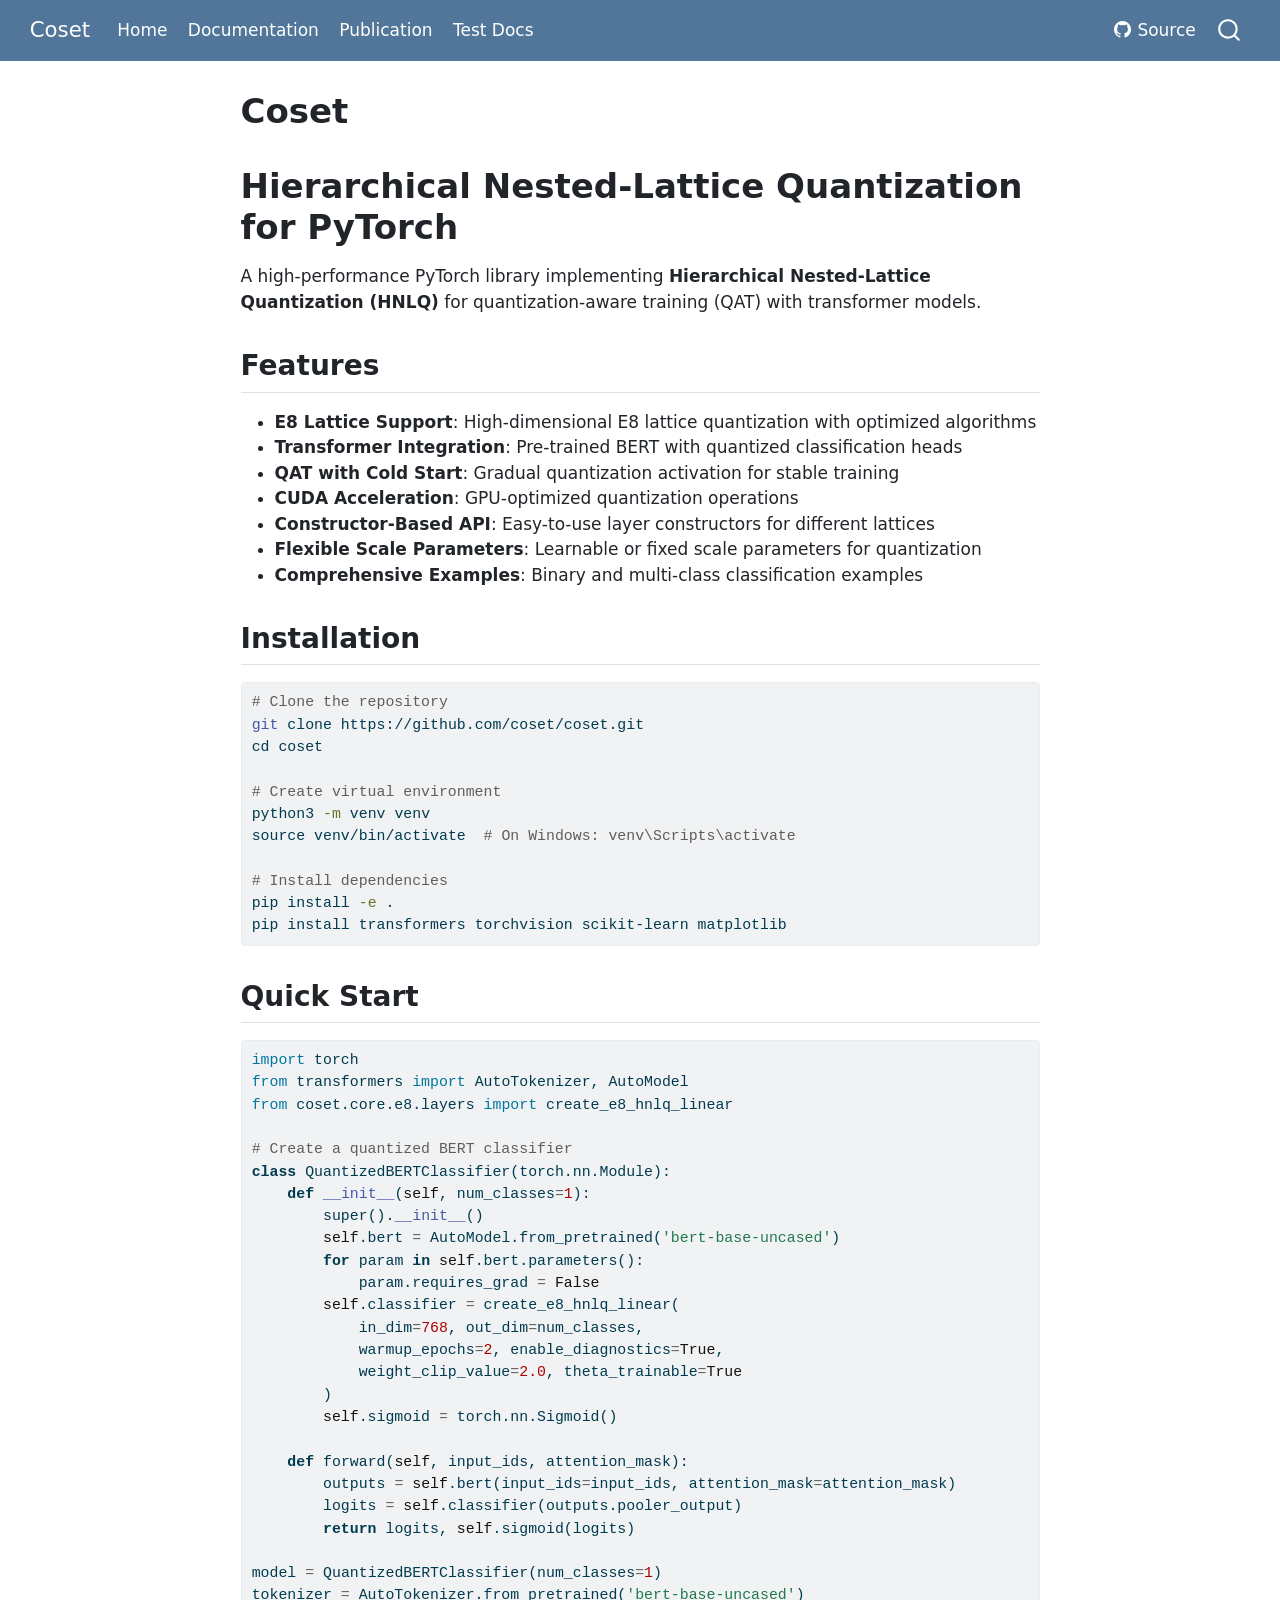
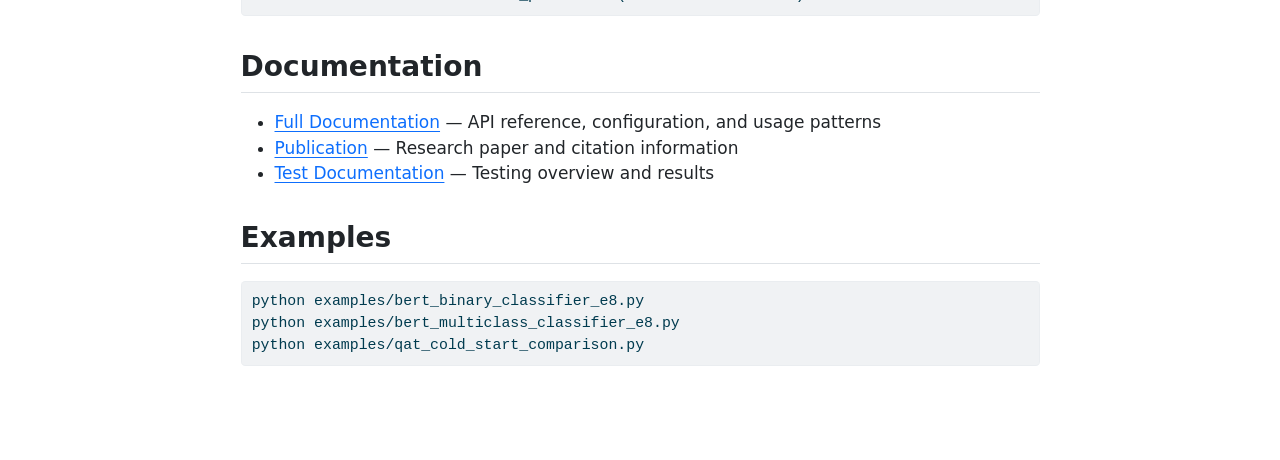
==== index.html @ 95194fb7 "Built site for gh-pages" ====
<!DOCTYPE html>
<html xmlns="http://www.w3.org/1999/xhtml" lang="en" xml:lang="en"><head>

<meta charset="utf-8">
<meta name="generator" content="quarto-1.5.55">

<meta name="viewport" content="width=device-width, initial-scale=1.0, user-scalable=yes">


<title>Coset</title>
<style>
code{white-space: pre-wrap;}
span.smallcaps{font-variant: small-caps;}
div.columns{display: flex; gap: min(4vw, 1.5em);}
div.column{flex: auto; overflow-x: auto;}
div.hanging-indent{margin-left: 1.5em; text-indent: -1.5em;}
ul.task-list{list-style: none;}
ul.task-list li input[type="checkbox"] {
  width: 0.8em;
  margin: 0 0.8em 0.2em -1em; /* quarto-specific, see https://github.com/quarto-dev/quarto-cli/issues/4556 */ 
  vertical-align: middle;
}
/* CSS for syntax highlighting */
pre > code.sourceCode { white-space: pre; position: relative; }
pre > code.sourceCode > span { line-height: 1.25; }
pre > code.sourceCode > span:empty { height: 1.2em; }
.sourceCode { overflow: visible; }
code.sourceCode > span { color: inherit; text-decoration: inherit; }
div.sourceCode { margin: 1em 0; }
pre.sourceCode { margin: 0; }
@media screen {
div.sourceCode { overflow: auto; }
}
@media print {
pre > code.sourceCode { white-space: pre-wrap; }
pre > code.sourceCode > span { display: inline-block; text-indent: -5em; padding-left: 5em; }
}
pre.numberSource code
  { counter-reset: source-line 0; }
pre.numberSource code > span
  { position: relative; left: -4em; counter-increment: source-line; }
pre.numberSource code > span > a:first-child::before
  { content: counter(source-line);
    position: relative; left: -1em; text-align: right; vertical-align: baseline;
    border: none; display: inline-block;
    -webkit-touch-callout: none; -webkit-user-select: none;
    -khtml-user-select: none; -moz-user-select: none;
    -ms-user-select: none; user-select: none;
    padding: 0 4px; width: 4em;
  }
pre.numberSource { margin-left: 3em;  padding-left: 4px; }
div.sourceCode
  {   }
@media screen {
pre > code.sourceCode > span > a:first-child::before { text-decoration: underline; }
}
</style>


<script src="site_libs/quarto-nav/quarto-nav.js"></script>
<script src="site_libs/quarto-nav/headroom.min.js"></script>
<script src="site_libs/clipboard/clipboard.min.js"></script>
<script src="site_libs/quarto-search/autocomplete.umd.js"></script>
<script src="site_libs/quarto-search/fuse.min.js"></script>
<script src="site_libs/quarto-search/quarto-search.js"></script>
<meta name="quarto:offset" content="./">
<script src="site_libs/quarto-html/quarto.js"></script>
<script src="site_libs/quarto-html/popper.min.js"></script>
<script src="site_libs/quarto-html/tippy.umd.min.js"></script>
<script src="site_libs/quarto-html/anchor.min.js"></script>
<link href="site_libs/quarto-html/tippy.css" rel="stylesheet">
<link href="site_libs/quarto-html/quarto-syntax-highlighting.css" rel="stylesheet" id="quarto-text-highlighting-styles">
<script src="site_libs/bootstrap/bootstrap.min.js"></script>
<link href="site_libs/bootstrap/bootstrap-icons.css" rel="stylesheet">
<link href="site_libs/bootstrap/bootstrap.min.css" rel="stylesheet" id="quarto-bootstrap" data-mode="light">
<script id="quarto-search-options" type="application/json">{
  "location": "navbar",
  "copy-button": false,
  "collapse-after": 3,
  "panel-placement": "end",
  "type": "overlay",
  "limit": 50,
  "keyboard-shortcut": [
    "f",
    "/",
    "s"
  ],
  "show-item-context": false,
  "language": {
    "search-no-results-text": "No results",
    "search-matching-documents-text": "matching documents",
    "search-copy-link-title": "Copy link to search",
    "search-hide-matches-text": "Hide additional matches",
    "search-more-match-text": "more match in this document",
    "search-more-matches-text": "more matches in this document",
    "search-clear-button-title": "Clear",
    "search-text-placeholder": "",
    "search-detached-cancel-button-title": "Cancel",
    "search-submit-button-title": "Submit",
    "search-label": "Search"
  }
}</script>


</head>

<body class="nav-fixed fullcontent">

<div id="quarto-search-results"></div>
  <header id="quarto-header" class="headroom fixed-top">
    <nav class="navbar navbar-expand-lg " data-bs-theme="dark">
      <div class="navbar-container container-fluid">
      <div class="navbar-brand-container mx-auto">
    <a class="navbar-brand" href="./index.html">
    <span class="navbar-title">Coset</span>
    </a>
  </div>
            <div id="quarto-search" class="" title="Search"></div>
          <button class="navbar-toggler" type="button" data-bs-toggle="collapse" data-bs-target="#navbarCollapse" aria-controls="navbarCollapse" role="menu" aria-expanded="false" aria-label="Toggle navigation" onclick="if (window.quartoToggleHeadroom) { window.quartoToggleHeadroom(); }">
  <span class="navbar-toggler-icon"></span>
</button>
          <div class="collapse navbar-collapse" id="navbarCollapse">
            <ul class="navbar-nav navbar-nav-scroll me-auto">
  <li class="nav-item">
    <a class="nav-link active" href="./index.html" aria-current="page"> 
<span class="menu-text">Home</span></a>
  </li>  
  <li class="nav-item">
    <a class="nav-link" href="./project.html"> 
<span class="menu-text">Documentation</span></a>
  </li>  
  <li class="nav-item">
    <a class="nav-link" href="./paper.html"> 
<span class="menu-text">Publication</span></a>
  </li>  
  <li class="nav-item">
    <a class="nav-link" href="./test-summaries/README.html"> 
<span class="menu-text">Test Docs</span></a>
  </li>  
</ul>
            <ul class="navbar-nav navbar-nav-scroll ms-auto">
  <li class="nav-item">
    <a class="nav-link" href="https://github.com/coset/coset"> <i class="bi bi-github" role="img">
</i> 
<span class="menu-text">Source</span></a>
  </li>  
</ul>
          </div> <!-- /navcollapse -->
            <div class="quarto-navbar-tools">
</div>
      </div> <!-- /container-fluid -->
    </nav>
</header>
<!-- content -->
<div id="quarto-content" class="quarto-container page-columns page-rows-contents page-layout-article page-navbar">
<!-- sidebar -->
<!-- margin-sidebar -->
    
<!-- main -->
<main class="content" id="quarto-document-content">

<header id="title-block-header" class="quarto-title-block default">
<div class="quarto-title">
<h1 class="title">Coset</h1>
</div>



<div class="quarto-title-meta">

    
  
    
  </div>
  


</header>


<section id="hierarchical-nested-lattice-quantization-for-pytorch" class="level1">
<h1>Hierarchical Nested-Lattice Quantization for PyTorch</h1>
<p>A high-performance PyTorch library implementing <strong>Hierarchical Nested-Lattice Quantization (HNLQ)</strong> for quantization-aware training (QAT) with transformer models.</p>
<section id="features" class="level2">
<h2 class="anchored" data-anchor-id="features">Features</h2>
<ul>
<li><strong>E8 Lattice Support</strong>: High-dimensional E8 lattice quantization with optimized algorithms</li>
<li><strong>Transformer Integration</strong>: Pre-trained BERT with quantized classification heads</li>
<li><strong>QAT with Cold Start</strong>: Gradual quantization activation for stable training</li>
<li><strong>CUDA Acceleration</strong>: GPU-optimized quantization operations</li>
<li><strong>Constructor-Based API</strong>: Easy-to-use layer constructors for different lattices</li>
<li><strong>Flexible Scale Parameters</strong>: Learnable or fixed scale parameters for quantization</li>
<li><strong>Comprehensive Examples</strong>: Binary and multi-class classification examples</li>
</ul>
</section>
<section id="installation" class="level2">
<h2 class="anchored" data-anchor-id="installation">Installation</h2>
<div class="sourceCode" id="cb1"><pre class="sourceCode bash code-with-copy"><code class="sourceCode bash"><span id="cb1-1"><a href="#cb1-1" aria-hidden="true" tabindex="-1"></a><span class="co"># Clone the repository</span></span>
<span id="cb1-2"><a href="#cb1-2" aria-hidden="true" tabindex="-1"></a><span class="fu">git</span> clone https://github.com/coset/coset.git</span>
<span id="cb1-3"><a href="#cb1-3" aria-hidden="true" tabindex="-1"></a><span class="bu">cd</span> coset</span>
<span id="cb1-4"><a href="#cb1-4" aria-hidden="true" tabindex="-1"></a></span>
<span id="cb1-5"><a href="#cb1-5" aria-hidden="true" tabindex="-1"></a><span class="co"># Create virtual environment</span></span>
<span id="cb1-6"><a href="#cb1-6" aria-hidden="true" tabindex="-1"></a><span class="ex">python3</span> <span class="at">-m</span> venv venv</span>
<span id="cb1-7"><a href="#cb1-7" aria-hidden="true" tabindex="-1"></a><span class="bu">source</span> venv/bin/activate  <span class="co"># On Windows: venv\Scripts\activate</span></span>
<span id="cb1-8"><a href="#cb1-8" aria-hidden="true" tabindex="-1"></a></span>
<span id="cb1-9"><a href="#cb1-9" aria-hidden="true" tabindex="-1"></a><span class="co"># Install dependencies</span></span>
<span id="cb1-10"><a href="#cb1-10" aria-hidden="true" tabindex="-1"></a><span class="ex">pip</span> install <span class="at">-e</span> .</span>
<span id="cb1-11"><a href="#cb1-11" aria-hidden="true" tabindex="-1"></a><span class="ex">pip</span> install transformers torchvision scikit-learn matplotlib</span></code><button title="Copy to Clipboard" class="code-copy-button"><i class="bi"></i></button></pre></div>
</section>
<section id="quick-start" class="level2">
<h2 class="anchored" data-anchor-id="quick-start">Quick Start</h2>
<div class="sourceCode" id="cb2"><pre class="sourceCode python code-with-copy"><code class="sourceCode python"><span id="cb2-1"><a href="#cb2-1" aria-hidden="true" tabindex="-1"></a><span class="im">import</span> torch</span>
<span id="cb2-2"><a href="#cb2-2" aria-hidden="true" tabindex="-1"></a><span class="im">from</span> transformers <span class="im">import</span> AutoTokenizer, AutoModel</span>
<span id="cb2-3"><a href="#cb2-3" aria-hidden="true" tabindex="-1"></a><span class="im">from</span> coset.core.e8.layers <span class="im">import</span> create_e8_hnlq_linear</span>
<span id="cb2-4"><a href="#cb2-4" aria-hidden="true" tabindex="-1"></a></span>
<span id="cb2-5"><a href="#cb2-5" aria-hidden="true" tabindex="-1"></a><span class="co"># Create a quantized BERT classifier</span></span>
<span id="cb2-6"><a href="#cb2-6" aria-hidden="true" tabindex="-1"></a><span class="kw">class</span> QuantizedBERTClassifier(torch.nn.Module):</span>
<span id="cb2-7"><a href="#cb2-7" aria-hidden="true" tabindex="-1"></a>    <span class="kw">def</span> <span class="fu">__init__</span>(<span class="va">self</span>, num_classes<span class="op">=</span><span class="dv">1</span>):</span>
<span id="cb2-8"><a href="#cb2-8" aria-hidden="true" tabindex="-1"></a>        <span class="bu">super</span>().<span class="fu">__init__</span>()</span>
<span id="cb2-9"><a href="#cb2-9" aria-hidden="true" tabindex="-1"></a>        <span class="va">self</span>.bert <span class="op">=</span> AutoModel.from_pretrained(<span class="st">'bert-base-uncased'</span>)</span>
<span id="cb2-10"><a href="#cb2-10" aria-hidden="true" tabindex="-1"></a>        <span class="cf">for</span> param <span class="kw">in</span> <span class="va">self</span>.bert.parameters():</span>
<span id="cb2-11"><a href="#cb2-11" aria-hidden="true" tabindex="-1"></a>            param.requires_grad <span class="op">=</span> <span class="va">False</span></span>
<span id="cb2-12"><a href="#cb2-12" aria-hidden="true" tabindex="-1"></a>        <span class="va">self</span>.classifier <span class="op">=</span> create_e8_hnlq_linear(</span>
<span id="cb2-13"><a href="#cb2-13" aria-hidden="true" tabindex="-1"></a>            in_dim<span class="op">=</span><span class="dv">768</span>, out_dim<span class="op">=</span>num_classes,</span>
<span id="cb2-14"><a href="#cb2-14" aria-hidden="true" tabindex="-1"></a>            warmup_epochs<span class="op">=</span><span class="dv">2</span>, enable_diagnostics<span class="op">=</span><span class="va">True</span>,</span>
<span id="cb2-15"><a href="#cb2-15" aria-hidden="true" tabindex="-1"></a>            weight_clip_value<span class="op">=</span><span class="fl">2.0</span>, theta_trainable<span class="op">=</span><span class="va">True</span></span>
<span id="cb2-16"><a href="#cb2-16" aria-hidden="true" tabindex="-1"></a>        )</span>
<span id="cb2-17"><a href="#cb2-17" aria-hidden="true" tabindex="-1"></a>        <span class="va">self</span>.sigmoid <span class="op">=</span> torch.nn.Sigmoid()</span>
<span id="cb2-18"><a href="#cb2-18" aria-hidden="true" tabindex="-1"></a>    </span>
<span id="cb2-19"><a href="#cb2-19" aria-hidden="true" tabindex="-1"></a>    <span class="kw">def</span> forward(<span class="va">self</span>, input_ids, attention_mask):</span>
<span id="cb2-20"><a href="#cb2-20" aria-hidden="true" tabindex="-1"></a>        outputs <span class="op">=</span> <span class="va">self</span>.bert(input_ids<span class="op">=</span>input_ids, attention_mask<span class="op">=</span>attention_mask)</span>
<span id="cb2-21"><a href="#cb2-21" aria-hidden="true" tabindex="-1"></a>        logits <span class="op">=</span> <span class="va">self</span>.classifier(outputs.pooler_output)</span>
<span id="cb2-22"><a href="#cb2-22" aria-hidden="true" tabindex="-1"></a>        <span class="cf">return</span> logits, <span class="va">self</span>.sigmoid(logits)</span>
<span id="cb2-23"><a href="#cb2-23" aria-hidden="true" tabindex="-1"></a></span>
<span id="cb2-24"><a href="#cb2-24" aria-hidden="true" tabindex="-1"></a>model <span class="op">=</span> QuantizedBERTClassifier(num_classes<span class="op">=</span><span class="dv">1</span>)</span>
<span id="cb2-25"><a href="#cb2-25" aria-hidden="true" tabindex="-1"></a>tokenizer <span class="op">=</span> AutoTokenizer.from_pretrained(<span class="st">'bert-base-uncased'</span>)</span></code><button title="Copy to Clipboard" class="code-copy-button"><i class="bi"></i></button></pre></div>
</section>
<section id="documentation" class="level2">
<h2 class="anchored" data-anchor-id="documentation">Documentation</h2>
<ul>
<li><a href="./project.html">Full Documentation</a> — API reference, configuration, and usage patterns</li>
<li><a href="./paper.html">Publication</a> — Research paper and citation information</li>
<li><a href="test-summaries/README.html">Test Documentation</a> — Testing overview and results</li>
</ul>
</section>
<section id="examples" class="level2">
<h2 class="anchored" data-anchor-id="examples">Examples</h2>
<div class="sourceCode" id="cb3"><pre class="sourceCode bash code-with-copy"><code class="sourceCode bash"><span id="cb3-1"><a href="#cb3-1" aria-hidden="true" tabindex="-1"></a><span class="ex">python</span> examples/bert_binary_classifier_e8.py</span>
<span id="cb3-2"><a href="#cb3-2" aria-hidden="true" tabindex="-1"></a><span class="ex">python</span> examples/bert_multiclass_classifier_e8.py</span>
<span id="cb3-3"><a href="#cb3-3" aria-hidden="true" tabindex="-1"></a><span class="ex">python</span> examples/qat_cold_start_comparison.py</span></code><button title="Copy to Clipboard" class="code-copy-button"><i class="bi"></i></button></pre></div>


</section>
</section>

</main> <!-- /main -->
<script id="quarto-html-after-body" type="application/javascript">
window.document.addEventListener("DOMContentLoaded", function (event) {
  const toggleBodyColorMode = (bsSheetEl) => {
    const mode = bsSheetEl.getAttribute("data-mode");
    const bodyEl = window.document.querySelector("body");
    if (mode === "dark") {
      bodyEl.classList.add("quarto-dark");
      bodyEl.classList.remove("quarto-light");
    } else {
      bodyEl.classList.add("quarto-light");
      bodyEl.classList.remove("quarto-dark");
    }
  }
  const toggleBodyColorPrimary = () => {
    const bsSheetEl = window.document.querySelector("link#quarto-bootstrap");
    if (bsSheetEl) {
      toggleBodyColorMode(bsSheetEl);
    }
  }
  toggleBodyColorPrimary();  
  const icon = "";
  const anchorJS = new window.AnchorJS();
  anchorJS.options = {
    placement: 'right',
    icon: icon
  };
  anchorJS.add('.anchored');
  const isCodeAnnotation = (el) => {
    for (const clz of el.classList) {
      if (clz.startsWith('code-annotation-')) {                     
        return true;
      }
    }
    return false;
  }
  const onCopySuccess = function(e) {
    // button target
    const button = e.trigger;
    // don't keep focus
    button.blur();
    // flash "checked"
    button.classList.add('code-copy-button-checked');
    var currentTitle = button.getAttribute("title");
    button.setAttribute("title", "Copied!");
    let tooltip;
    if (window.bootstrap) {
      button.setAttribute("data-bs-toggle", "tooltip");
      button.setAttribute("data-bs-placement", "left");
      button.setAttribute("data-bs-title", "Copied!");
      tooltip = new bootstrap.Tooltip(button, 
        { trigger: "manual", 
          customClass: "code-copy-button-tooltip",
          offset: [0, -8]});
      tooltip.show();    
    }
    setTimeout(function() {
      if (tooltip) {
        tooltip.hide();
        button.removeAttribute("data-bs-title");
        button.removeAttribute("data-bs-toggle");
        button.removeAttribute("data-bs-placement");
      }
      button.setAttribute("title", currentTitle);
      button.classList.remove('code-copy-button-checked');
    }, 1000);
    // clear code selection
    e.clearSelection();
  }
  const getTextToCopy = function(trigger) {
      const codeEl = trigger.previousElementSibling.cloneNode(true);
      for (const childEl of codeEl.children) {
        if (isCodeAnnotation(childEl)) {
          childEl.remove();
        }
      }
      return codeEl.innerText;
  }
  const clipboard = new window.ClipboardJS('.code-copy-button:not([data-in-quarto-modal])', {
    text: getTextToCopy
  });
  clipboard.on('success', onCopySuccess);
  if (window.document.getElementById('quarto-embedded-source-code-modal')) {
    // For code content inside modals, clipBoardJS needs to be initialized with a container option
    // TODO: Check when it could be a function (https://github.com/zenorocha/clipboard.js/issues/860)
    const clipboardModal = new window.ClipboardJS('.code-copy-button[data-in-quarto-modal]', {
      text: getTextToCopy,
      container: window.document.getElementById('quarto-embedded-source-code-modal')
    });
    clipboardModal.on('success', onCopySuccess);
  }
    var localhostRegex = new RegExp(/^(?:http|https):\/\/localhost\:?[0-9]*\//);
    var mailtoRegex = new RegExp(/^mailto:/);
      var filterRegex = new RegExp("https:\/\/mlsquare\.github\.io\/coset\/");
    var isInternal = (href) => {
        return filterRegex.test(href) || localhostRegex.test(href) || mailtoRegex.test(href);
    }
    // Inspect non-navigation links and adorn them if external
 	var links = window.document.querySelectorAll('a[href]:not(.nav-link):not(.navbar-brand):not(.toc-action):not(.sidebar-link):not(.sidebar-item-toggle):not(.pagination-link):not(.no-external):not([aria-hidden]):not(.dropdown-item):not(.quarto-navigation-tool):not(.about-link)');
    for (var i=0; i<links.length; i++) {
      const link = links[i];
      if (!isInternal(link.href)) {
        // undo the damage that might have been done by quarto-nav.js in the case of
        // links that we want to consider external
        if (link.dataset.originalHref !== undefined) {
          link.href = link.dataset.originalHref;
        }
      }
    }
  function tippyHover(el, contentFn, onTriggerFn, onUntriggerFn) {
    const config = {
      allowHTML: true,
      maxWidth: 500,
      delay: 100,
      arrow: false,
      appendTo: function(el) {
          return el.parentElement;
      },
      interactive: true,
      interactiveBorder: 10,
      theme: 'quarto',
      placement: 'bottom-start',
    };
    if (contentFn) {
      config.content = contentFn;
    }
    if (onTriggerFn) {
      config.onTrigger = onTriggerFn;
    }
    if (onUntriggerFn) {
      config.onUntrigger = onUntriggerFn;
    }
    window.tippy(el, config); 
  }
  const noterefs = window.document.querySelectorAll('a[role="doc-noteref"]');
  for (var i=0; i<noterefs.length; i++) {
    const ref = noterefs[i];
    tippyHover(ref, function() {
      // use id or data attribute instead here
      let href = ref.getAttribute('data-footnote-href') || ref.getAttribute('href');
      try { href = new URL(href).hash; } catch {}
      const id = href.replace(/^#\/?/, "");
      const note = window.document.getElementById(id);
      if (note) {
        return note.innerHTML;
      } else {
        return "";
      }
    });
  }
  const xrefs = window.document.querySelectorAll('a.quarto-xref');
  const processXRef = (id, note) => {
    // Strip column container classes
    const stripColumnClz = (el) => {
      el.classList.remove("page-full", "page-columns");
      if (el.children) {
        for (const child of el.children) {
          stripColumnClz(child);
        }
      }
    }
    stripColumnClz(note)
    if (id === null || id.startsWith('sec-')) {
      // Special case sections, only their first couple elements
      const container = document.createElement("div");
      if (note.children && note.children.length > 2) {
        container.appendChild(note.children[0].cloneNode(true));
        for (let i = 1; i < note.children.length; i++) {
          const child = note.children[i];
          if (child.tagName === "P" && child.innerText === "") {
            continue;
          } else {
            container.appendChild(child.cloneNode(true));
            break;
          }
        }
        if (window.Quarto?.typesetMath) {
          window.Quarto.typesetMath(container);
        }
        return container.innerHTML
      } else {
        if (window.Quarto?.typesetMath) {
          window.Quarto.typesetMath(note);
        }
        return note.innerHTML;
      }
    } else {
      // Remove any anchor links if they are present
      const anchorLink = note.querySelector('a.anchorjs-link');
      if (anchorLink) {
        anchorLink.remove();
      }
      if (window.Quarto?.typesetMath) {
        window.Quarto.typesetMath(note);
      }
      // TODO in 1.5, we should make sure this works without a callout special case
      if (note.classList.contains("callout")) {
        return note.outerHTML;
      } else {
        return note.innerHTML;
      }
    }
  }
  for (var i=0; i<xrefs.length; i++) {
    const xref = xrefs[i];
    tippyHover(xref, undefined, function(instance) {
      instance.disable();
      let url = xref.getAttribute('href');
      let hash = undefined; 
      if (url.startsWith('#')) {
        hash = url;
      } else {
        try { hash = new URL(url).hash; } catch {}
      }
      if (hash) {
        const id = hash.replace(/^#\/?/, "");
        const note = window.document.getElementById(id);
        if (note !== null) {
          try {
            const html = processXRef(id, note.cloneNode(true));
            instance.setContent(html);
          } finally {
            instance.enable();
            instance.show();
          }
        } else {
          // See if we can fetch this
          fetch(url.split('#')[0])
          .then(res => res.text())
          .then(html => {
            const parser = new DOMParser();
            const htmlDoc = parser.parseFromString(html, "text/html");
            const note = htmlDoc.getElementById(id);
            if (note !== null) {
              const html = processXRef(id, note);
              instance.setContent(html);
            } 
          }).finally(() => {
            instance.enable();
            instance.show();
          });
        }
      } else {
        // See if we can fetch a full url (with no hash to target)
        // This is a special case and we should probably do some content thinning / targeting
        fetch(url)
        .then(res => res.text())
        .then(html => {
          const parser = new DOMParser();
          const htmlDoc = parser.parseFromString(html, "text/html");
          const note = htmlDoc.querySelector('main.content');
          if (note !== null) {
            // This should only happen for chapter cross references
            // (since there is no id in the URL)
            // remove the first header
            if (note.children.length > 0 && note.children[0].tagName === "HEADER") {
              note.children[0].remove();
            }
            const html = processXRef(null, note);
            instance.setContent(html);
          } 
        }).finally(() => {
          instance.enable();
          instance.show();
        });
      }
    }, function(instance) {
    });
  }
      let selectedAnnoteEl;
      const selectorForAnnotation = ( cell, annotation) => {
        let cellAttr = 'data-code-cell="' + cell + '"';
        let lineAttr = 'data-code-annotation="' +  annotation + '"';
        const selector = 'span[' + cellAttr + '][' + lineAttr + ']';
        return selector;
      }
      const selectCodeLines = (annoteEl) => {
        const doc = window.document;
        const targetCell = annoteEl.getAttribute("data-target-cell");
        const targetAnnotation = annoteEl.getAttribute("data-target-annotation");
        const annoteSpan = window.document.querySelector(selectorForAnnotation(targetCell, targetAnnotation));
        const lines = annoteSpan.getAttribute("data-code-lines").split(",");
        const lineIds = lines.map((line) => {
          return targetCell + "-" + line;
        })
        let top = null;
        let height = null;
        let parent = null;
        if (lineIds.length > 0) {
            //compute the position of the single el (top and bottom and make a div)
            const el = window.document.getElementById(lineIds[0]);
            top = el.offsetTop;
            height = el.offsetHeight;
            parent = el.parentElement.parentElement;
          if (lineIds.length > 1) {
            const lastEl = window.document.getElementById(lineIds[lineIds.length - 1]);
            const bottom = lastEl.offsetTop + lastEl.offsetHeight;
            height = bottom - top;
          }
          if (top !== null && height !== null && parent !== null) {
            // cook up a div (if necessary) and position it 
            let div = window.document.getElementById("code-annotation-line-highlight");
            if (div === null) {
              div = window.document.createElement("div");
              div.setAttribute("id", "code-annotation-line-highlight");
              div.style.position = 'absolute';
              parent.appendChild(div);
            }
            div.style.top = top - 2 + "px";
            div.style.height = height + 4 + "px";
            div.style.left = 0;
            let gutterDiv = window.document.getElementById("code-annotation-line-highlight-gutter");
            if (gutterDiv === null) {
              gutterDiv = window.document.createElement("div");
              gutterDiv.setAttribute("id", "code-annotation-line-highlight-gutter");
              gutterDiv.style.position = 'absolute';
              const codeCell = window.document.getElementById(targetCell);
              const gutter = codeCell.querySelector('.code-annotation-gutter');
              gutter.appendChild(gutterDiv);
            }
            gutterDiv.style.top = top - 2 + "px";
            gutterDiv.style.height = height + 4 + "px";
          }
          selectedAnnoteEl = annoteEl;
        }
      };
      const unselectCodeLines = () => {
        const elementsIds = ["code-annotation-line-highlight", "code-annotation-line-highlight-gutter"];
        elementsIds.forEach((elId) => {
          const div = window.document.getElementById(elId);
          if (div) {
            div.remove();
          }
        });
        selectedAnnoteEl = undefined;
      };
        // Handle positioning of the toggle
    window.addEventListener(
      "resize",
      throttle(() => {
        elRect = undefined;
        if (selectedAnnoteEl) {
          selectCodeLines(selectedAnnoteEl);
        }
      }, 10)
    );
    function throttle(fn, ms) {
    let throttle = false;
    let timer;
      return (...args) => {
        if(!throttle) { // first call gets through
            fn.apply(this, args);
            throttle = true;
        } else { // all the others get throttled
            if(timer) clearTimeout(timer); // cancel #2
            timer = setTimeout(() => {
              fn.apply(this, args);
              timer = throttle = false;
            }, ms);
        }
      };
    }
      // Attach click handler to the DT
      const annoteDls = window.document.querySelectorAll('dt[data-target-cell]');
      for (const annoteDlNode of annoteDls) {
        annoteDlNode.addEventListener('click', (event) => {
          const clickedEl = event.target;
          if (clickedEl !== selectedAnnoteEl) {
            unselectCodeLines();
            const activeEl = window.document.querySelector('dt[data-target-cell].code-annotation-active');
            if (activeEl) {
              activeEl.classList.remove('code-annotation-active');
            }
            selectCodeLines(clickedEl);
            clickedEl.classList.add('code-annotation-active');
          } else {
            // Unselect the line
            unselectCodeLines();
            clickedEl.classList.remove('code-annotation-active');
          }
        });
      }
  const findCites = (el) => {
    const parentEl = el.parentElement;
    if (parentEl) {
      const cites = parentEl.dataset.cites;
      if (cites) {
        return {
          el,
          cites: cites.split(' ')
        };
      } else {
        return findCites(el.parentElement)
      }
    } else {
      return undefined;
    }
  };
  var bibliorefs = window.document.querySelectorAll('a[role="doc-biblioref"]');
  for (var i=0; i<bibliorefs.length; i++) {
    const ref = bibliorefs[i];
    const citeInfo = findCites(ref);
    if (citeInfo) {
      tippyHover(citeInfo.el, function() {
        var popup = window.document.createElement('div');
        citeInfo.cites.forEach(function(cite) {
          var citeDiv = window.document.createElement('div');
          citeDiv.classList.add('hanging-indent');
          citeDiv.classList.add('csl-entry');
          var biblioDiv = window.document.getElementById('ref-' + cite);
          if (biblioDiv) {
            citeDiv.innerHTML = biblioDiv.innerHTML;
          }
          popup.appendChild(citeDiv);
        });
        return popup.innerHTML;
      });
    }
  }
});
</script>
</div> <!-- /content -->




</body></html>
---- site_libs/quarto-html/tippy.css ----
.tippy-box[data-animation=fade][data-state=hidden]{opacity:0}[data-tippy-root]{max-width:calc(100vw - 10px)}.tippy-box{position:relative;background-color:#333;color:#fff;border-radius:4px;font-size:14px;line-height:1.4;white-space:normal;outline:0;transition-property:transform,visibility,opacity}.tippy-box[data-placement^=top]>.tippy-arrow{bottom:0}.tippy-box[data-placement^=top]>.tippy-arrow:before{bottom:-7px;left:0;border-width:8px 8px 0;border-top-color:initial;transform-origin:center top}.tippy-box[data-placement^=bottom]>.tippy-arrow{top:0}.tippy-box[data-placement^=bottom]>.tippy-arrow:before{top:-7px;left:0;border-width:0 8px 8px;border-bottom-color:initial;transform-origin:center bottom}.tippy-box[data-placement^=left]>.tippy-arrow{right:0}.tippy-box[data-placement^=left]>.tippy-arrow:before{border-width:8px 0 8px 8px;border-left-color:initial;right:-7px;transform-origin:center left}.tippy-box[data-placement^=right]>.tippy-arrow{left:0}.tippy-box[data-placement^=right]>.tippy-arrow:before{left:-7px;border-width:8px 8px 8px 0;border-right-color:initial;transform-origin:center right}.tippy-box[data-inertia][data-state=visible]{transition-timing-function:cubic-bezier(.54,1.5,.38,1.11)}.tippy-arrow{width:16px;height:16px;color:#333}.tippy-arrow:before{content:"";position:absolute;border-color:transparent;border-style:solid}.tippy-content{position:relative;padding:5px 9px;z-index:1}
---- site_libs/quarto-html/quarto-syntax-highlighting.css ----
/* quarto syntax highlight colors */
:root {
  --quarto-hl-ot-color: #003B4F;
  --quarto-hl-at-color: #657422;
  --quarto-hl-ss-color: #20794D;
  --quarto-hl-an-color: #5E5E5E;
  --quarto-hl-fu-color: #4758AB;
  --quarto-hl-st-color: #20794D;
  --quarto-hl-cf-color: #003B4F;
  --quarto-hl-op-color: #5E5E5E;
  --quarto-hl-er-color: #AD0000;
  --quarto-hl-bn-color: #AD0000;
  --quarto-hl-al-color: #AD0000;
  --quarto-hl-va-color: #111111;
  --quarto-hl-bu-color: inherit;
  --quarto-hl-ex-color: inherit;
  --quarto-hl-pp-color: #AD0000;
  --quarto-hl-in-color: #5E5E5E;
  --quarto-hl-vs-color: #20794D;
  --quarto-hl-wa-color: #5E5E5E;
  --quarto-hl-do-color: #5E5E5E;
  --quarto-hl-im-color: #00769E;
  --quarto-hl-ch-color: #20794D;
  --quarto-hl-dt-color: #AD0000;
  --quarto-hl-fl-color: #AD0000;
  --quarto-hl-co-color: #5E5E5E;
  --quarto-hl-cv-color: #5E5E5E;
  --quarto-hl-cn-color: #8f5902;
  --quarto-hl-sc-color: #5E5E5E;
  --quarto-hl-dv-color: #AD0000;
  --quarto-hl-kw-color: #003B4F;
}

/* other quarto variables */
:root {
  --quarto-font-monospace: SFMono-Regular, Menlo, Monaco, Consolas, "Liberation Mono", "Courier New", monospace;
}

pre > code.sourceCode > span {
  color: #003B4F;
}

code span {
  color: #003B4F;
}

code.sourceCode > span {
  color: #003B4F;
}

div.sourceCode,
div.sourceCode pre.sourceCode {
  color: #003B4F;
}

code span.ot {
  color: #003B4F;
  font-style: inherit;
}

code span.at {
  color: #657422;
  font-style: inherit;
}

code span.ss {
  color: #20794D;
  font-style: inherit;
}

code span.an {
  color: #5E5E5E;
  font-style: inherit;
}

code span.fu {
  color: #4758AB;
  font-style: inherit;
}

code span.st {
  color: #20794D;
  font-style: inherit;
}

code span.cf {
  color: #003B4F;
  font-weight: bold;
  font-style: inherit;
}

code span.op {
  color: #5E5E5E;
  font-style: inherit;
}

code span.er {
  color: #AD0000;
  font-style: inherit;
}

code span.bn {
  color: #AD0000;
  font-style: inherit;
}

code span.al {
  color: #AD0000;
  font-style: inherit;
}

code span.va {
  color: #111111;
  font-style: inherit;
}

code span.bu {
  font-style: inherit;
}

code span.ex {
  font-style: inherit;
}

code span.pp {
  color: #AD0000;
  font-style: inherit;
}

code span.in {
  color: #5E5E5E;
  font-style: inherit;
}

code span.vs {
  color: #20794D;
  font-style: inherit;
}

code span.wa {
  color: #5E5E5E;
  font-style: italic;
}

code span.do {
  color: #5E5E5E;
  font-style: italic;
}

code span.im {
  color: #00769E;
  font-style: inherit;
}

code span.ch {
  color: #20794D;
  font-style: inherit;
}

code span.dt {
  color: #AD0000;
  font-style: inherit;
}

code span.fl {
  color: #AD0000;
  font-style: inherit;
}

code span.co {
  color: #5E5E5E;
  font-style: inherit;
}

code span.cv {
  color: #5E5E5E;
  font-style: italic;
}

code span.cn {
  color: #8f5902;
  font-style: inherit;
}

code span.sc {
  color: #5E5E5E;
  font-style: inherit;
}

code span.dv {
  color: #AD0000;
  font-style: inherit;
}

code span.kw {
  color: #003B4F;
  font-weight: bold;
  font-style: inherit;
}

.prevent-inlining {
  content: "</";
}

/*# sourceMappingURL=debc5d5d77c3f9108843748ff7464032.css.map */
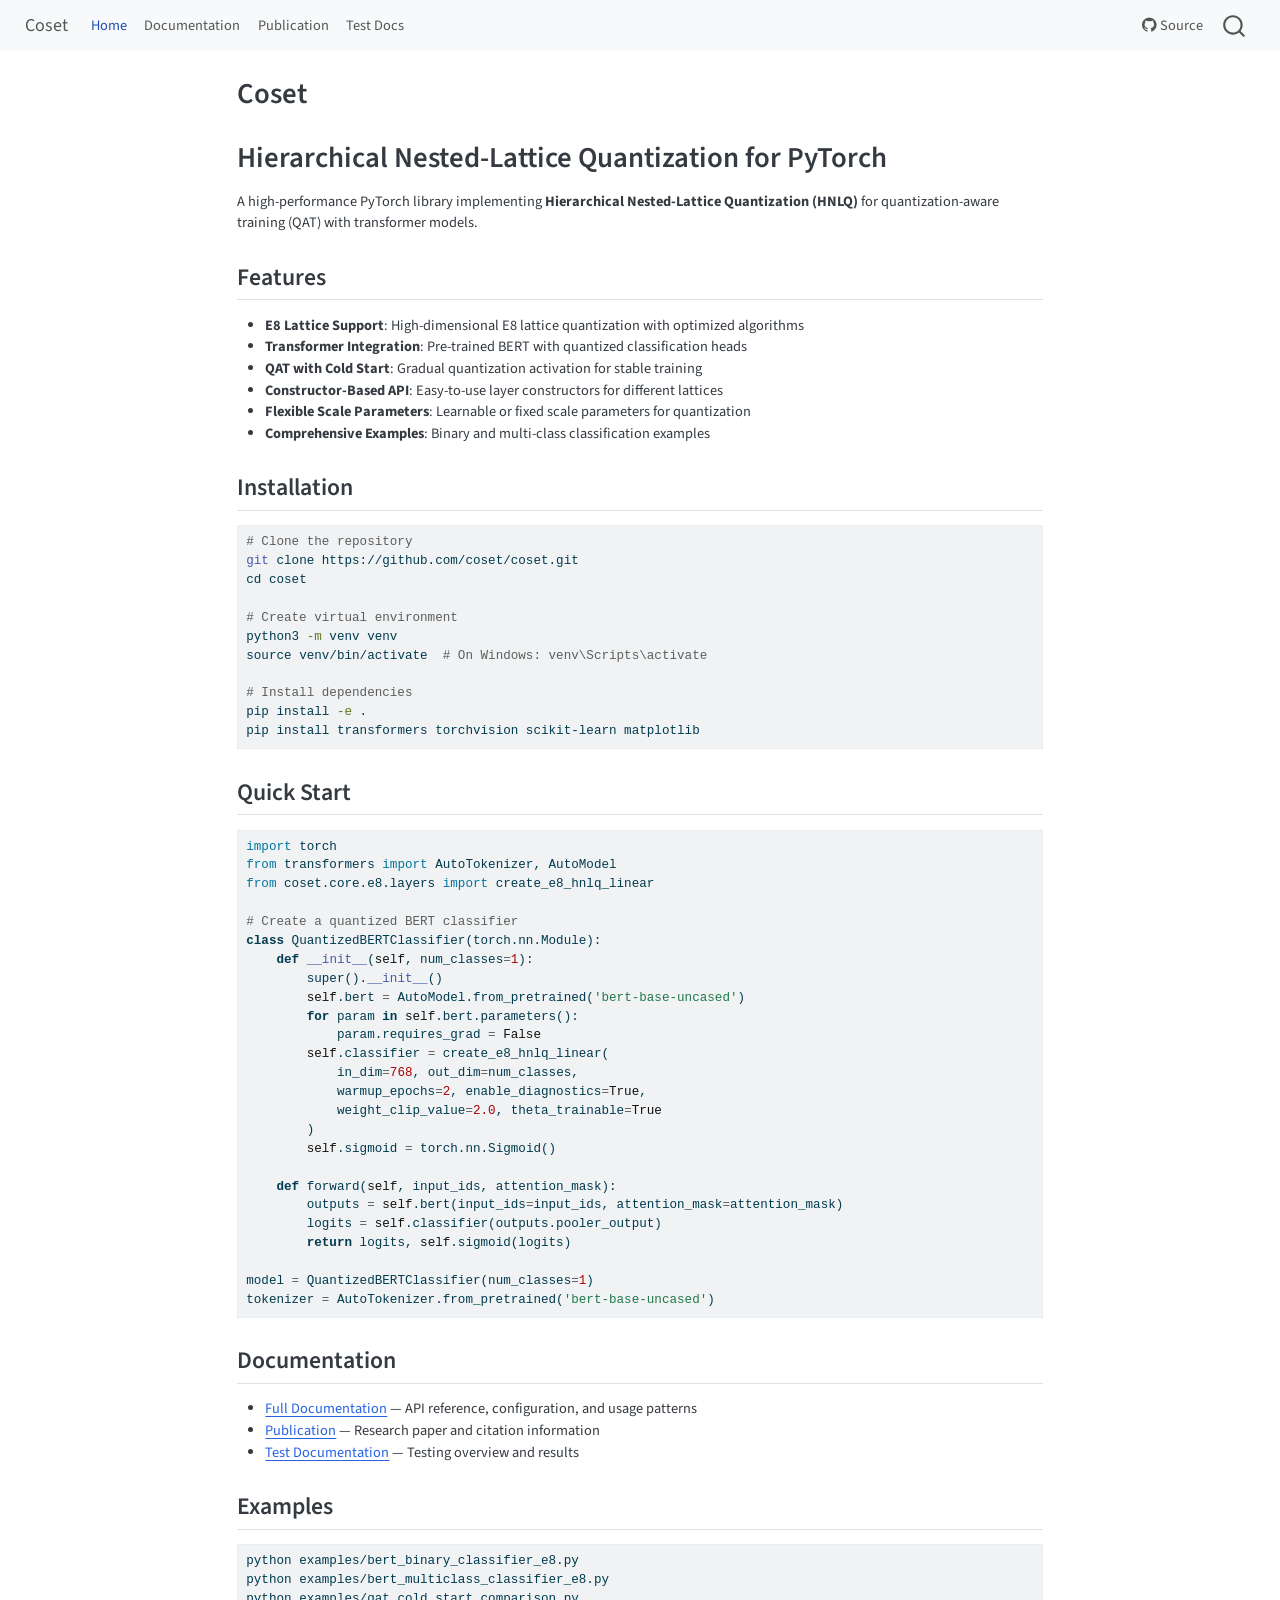
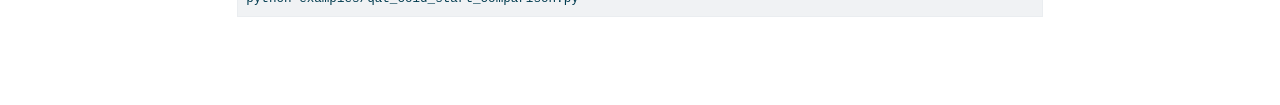
==== commit 9baef72a: "Built site for gh-pages" ====
--- a/index.html
+++ b/index.html
@@ -2,7 +2,7 @@
 <html xmlns="http://www.w3.org/1999/xhtml" lang="en" xml:lang="en"><head>
 
 <meta charset="utf-8">
-<meta name="generator" content="quarto-1.5.55">
+<meta name="generator" content="quarto-1.8.27">
 
 <meta name="viewport" content="width=device-width, initial-scale=1.0, user-scalable=yes">
 
@@ -21,8 +21,9 @@
   vertical-align: middle;
 }
 /* CSS for syntax highlighting */
+html { -webkit-text-size-adjust: 100%; }
 pre > code.sourceCode { white-space: pre; position: relative; }
-pre > code.sourceCode > span { line-height: 1.25; }
+pre > code.sourceCode > span { display: inline-block; line-height: 1.25; }
 pre > code.sourceCode > span:empty { height: 1.2em; }
 .sourceCode { overflow: visible; }
 code.sourceCode > span { color: inherit; text-decoration: inherit; }
@@ -33,7 +34,7 @@
 }
 @media print {
 pre > code.sourceCode { white-space: pre-wrap; }
-pre > code.sourceCode > span { display: inline-block; text-indent: -5em; padding-left: 5em; }
+pre > code.sourceCode > span { text-indent: -5em; padding-left: 5em; }
 }
 pre.numberSource code
   { counter-reset: source-line 0; }
@@ -64,15 +65,17 @@
 <script src="site_libs/quarto-search/fuse.min.js"></script>
 <script src="site_libs/quarto-search/quarto-search.js"></script>
 <meta name="quarto:offset" content="./">
-<script src="site_libs/quarto-html/quarto.js"></script>
+<script src="site_libs/quarto-html/quarto.js" type="module"></script>
+<script src="site_libs/quarto-html/tabsets/tabsets.js" type="module"></script>
+<script src="site_libs/quarto-html/axe/axe-check.js" type="module"></script>
 <script src="site_libs/quarto-html/popper.min.js"></script>
 <script src="site_libs/quarto-html/tippy.umd.min.js"></script>
 <script src="site_libs/quarto-html/anchor.min.js"></script>
 <link href="site_libs/quarto-html/tippy.css" rel="stylesheet">
-<link href="site_libs/quarto-html/quarto-syntax-highlighting.css" rel="stylesheet" id="quarto-text-highlighting-styles">
+<link href="site_libs/quarto-html/quarto-syntax-highlighting-ed96de9b727972fe78a7b5d16c58bf87.css" rel="stylesheet" id="quarto-text-highlighting-styles">
 <script src="site_libs/bootstrap/bootstrap.min.js"></script>
 <link href="site_libs/bootstrap/bootstrap-icons.css" rel="stylesheet">
-<link href="site_libs/bootstrap/bootstrap.min.css" rel="stylesheet" id="quarto-bootstrap" data-mode="light">
+<link href="site_libs/bootstrap/bootstrap-668b6619701ddbf89f064247ba7537e3.min.css" rel="stylesheet" append-hash="true" id="quarto-bootstrap" data-mode="light">
 <script id="quarto-search-options" type="application/json">{
   "location": "navbar",
   "copy-button": false,
@@ -104,7 +107,7 @@
 
 </head>
 
-<body class="nav-fixed fullcontent">
+<body class="nav-fixed fullcontent quarto-light">
 
 <div id="quarto-search-results"></div>
   <header id="quarto-header" class="headroom fixed-top">
@@ -187,7 +190,6 @@
 <li><strong>E8 Lattice Support</strong>: High-dimensional E8 lattice quantization with optimized algorithms</li>
 <li><strong>Transformer Integration</strong>: Pre-trained BERT with quantized classification heads</li>
 <li><strong>QAT with Cold Start</strong>: Gradual quantization activation for stable training</li>
-<li><strong>CUDA Acceleration</strong>: GPU-optimized quantization operations</li>
 <li><strong>Constructor-Based API</strong>: Easy-to-use layer constructors for different lattices</li>
 <li><strong>Flexible Scale Parameters</strong>: Learnable or fixed scale parameters for quantization</li>
 <li><strong>Comprehensive Examples</strong>: Binary and multi-class classification examples</li>
@@ -195,7 +197,7 @@
 </section>
 <section id="installation" class="level2">
 <h2 class="anchored" data-anchor-id="installation">Installation</h2>
-<div class="sourceCode" id="cb1"><pre class="sourceCode bash code-with-copy"><code class="sourceCode bash"><span id="cb1-1"><a href="#cb1-1" aria-hidden="true" tabindex="-1"></a><span class="co"># Clone the repository</span></span>
+<div class="code-copy-outer-scaffold"><div class="sourceCode" id="cb1"><pre class="sourceCode bash code-with-copy"><code class="sourceCode bash"><span id="cb1-1"><a href="#cb1-1" aria-hidden="true" tabindex="-1"></a><span class="co"># Clone the repository</span></span>
 <span id="cb1-2"><a href="#cb1-2" aria-hidden="true" tabindex="-1"></a><span class="fu">git</span> clone https://github.com/coset/coset.git</span>
 <span id="cb1-3"><a href="#cb1-3" aria-hidden="true" tabindex="-1"></a><span class="bu">cd</span> coset</span>
 <span id="cb1-4"><a href="#cb1-4" aria-hidden="true" tabindex="-1"></a></span>
@@ -205,11 +207,11 @@
 <span id="cb1-8"><a href="#cb1-8" aria-hidden="true" tabindex="-1"></a></span>
 <span id="cb1-9"><a href="#cb1-9" aria-hidden="true" tabindex="-1"></a><span class="co"># Install dependencies</span></span>
 <span id="cb1-10"><a href="#cb1-10" aria-hidden="true" tabindex="-1"></a><span class="ex">pip</span> install <span class="at">-e</span> .</span>
-<span id="cb1-11"><a href="#cb1-11" aria-hidden="true" tabindex="-1"></a><span class="ex">pip</span> install transformers torchvision scikit-learn matplotlib</span></code><button title="Copy to Clipboard" class="code-copy-button"><i class="bi"></i></button></pre></div>
+<span id="cb1-11"><a href="#cb1-11" aria-hidden="true" tabindex="-1"></a><span class="ex">pip</span> install transformers torchvision scikit-learn matplotlib</span></code></pre></div><button title="Copy to Clipboard" class="code-copy-button"><i class="bi"></i></button></div>
 </section>
 <section id="quick-start" class="level2">
 <h2 class="anchored" data-anchor-id="quick-start">Quick Start</h2>
-<div class="sourceCode" id="cb2"><pre class="sourceCode python code-with-copy"><code class="sourceCode python"><span id="cb2-1"><a href="#cb2-1" aria-hidden="true" tabindex="-1"></a><span class="im">import</span> torch</span>
+<div class="code-copy-outer-scaffold"><div class="sourceCode" id="cb2"><pre class="sourceCode python code-with-copy"><code class="sourceCode python"><span id="cb2-1"><a href="#cb2-1" aria-hidden="true" tabindex="-1"></a><span class="im">import</span> torch</span>
 <span id="cb2-2"><a href="#cb2-2" aria-hidden="true" tabindex="-1"></a><span class="im">from</span> transformers <span class="im">import</span> AutoTokenizer, AutoModel</span>
 <span id="cb2-3"><a href="#cb2-3" aria-hidden="true" tabindex="-1"></a><span class="im">from</span> coset.core.e8.layers <span class="im">import</span> create_e8_hnlq_linear</span>
 <span id="cb2-4"><a href="#cb2-4" aria-hidden="true" tabindex="-1"></a></span>
@@ -233,7 +235,7 @@
 <span id="cb2-22"><a href="#cb2-22" aria-hidden="true" tabindex="-1"></a>        <span class="cf">return</span> logits, <span class="va">self</span>.sigmoid(logits)</span>
 <span id="cb2-23"><a href="#cb2-23" aria-hidden="true" tabindex="-1"></a></span>
 <span id="cb2-24"><a href="#cb2-24" aria-hidden="true" tabindex="-1"></a>model <span class="op">=</span> QuantizedBERTClassifier(num_classes<span class="op">=</span><span class="dv">1</span>)</span>
-<span id="cb2-25"><a href="#cb2-25" aria-hidden="true" tabindex="-1"></a>tokenizer <span class="op">=</span> AutoTokenizer.from_pretrained(<span class="st">'bert-base-uncased'</span>)</span></code><button title="Copy to Clipboard" class="code-copy-button"><i class="bi"></i></button></pre></div>
+<span id="cb2-25"><a href="#cb2-25" aria-hidden="true" tabindex="-1"></a>tokenizer <span class="op">=</span> AutoTokenizer.from_pretrained(<span class="st">'bert-base-uncased'</span>)</span></code></pre></div><button title="Copy to Clipboard" class="code-copy-button"><i class="bi"></i></button></div>
 </section>
 <section id="documentation" class="level2">
 <h2 class="anchored" data-anchor-id="documentation">Documentation</h2>
@@ -245,9 +247,9 @@
 </section>
 <section id="examples" class="level2">
 <h2 class="anchored" data-anchor-id="examples">Examples</h2>
-<div class="sourceCode" id="cb3"><pre class="sourceCode bash code-with-copy"><code class="sourceCode bash"><span id="cb3-1"><a href="#cb3-1" aria-hidden="true" tabindex="-1"></a><span class="ex">python</span> examples/bert_binary_classifier_e8.py</span>
+<div class="code-copy-outer-scaffold"><div class="sourceCode" id="cb3"><pre class="sourceCode bash code-with-copy"><code class="sourceCode bash"><span id="cb3-1"><a href="#cb3-1" aria-hidden="true" tabindex="-1"></a><span class="ex">python</span> examples/bert_binary_classifier_e8.py</span>
 <span id="cb3-2"><a href="#cb3-2" aria-hidden="true" tabindex="-1"></a><span class="ex">python</span> examples/bert_multiclass_classifier_e8.py</span>
-<span id="cb3-3"><a href="#cb3-3" aria-hidden="true" tabindex="-1"></a><span class="ex">python</span> examples/qat_cold_start_comparison.py</span></code><button title="Copy to Clipboard" class="code-copy-button"><i class="bi"></i></button></pre></div>
+<span id="cb3-3"><a href="#cb3-3" aria-hidden="true" tabindex="-1"></a><span class="ex">python</span> examples/qat_cold_start_comparison.py</span></code></pre></div><button title="Copy to Clipboard" class="code-copy-button"><i class="bi"></i></button></div>
 
 
 </section>
@@ -255,239 +257,243 @@
 
 </main> <!-- /main -->
 <script id="quarto-html-after-body" type="application/javascript">
-window.document.addEventListener("DOMContentLoaded", function (event) {
-  const toggleBodyColorMode = (bsSheetEl) => {
-    const mode = bsSheetEl.getAttribute("data-mode");
-    const bodyEl = window.document.querySelector("body");
-    if (mode === "dark") {
-      bodyEl.classList.add("quarto-dark");
-      bodyEl.classList.remove("quarto-light");
-    } else {
-      bodyEl.classList.add("quarto-light");
-      bodyEl.classList.remove("quarto-dark");
-    }
-  }
-  const toggleBodyColorPrimary = () => {
-    const bsSheetEl = window.document.querySelector("link#quarto-bootstrap");
-    if (bsSheetEl) {
-      toggleBodyColorMode(bsSheetEl);
-    }
-  }
-  toggleBodyColorPrimary();  
-  const icon = "";
-  const anchorJS = new window.AnchorJS();
-  anchorJS.options = {
-    placement: 'right',
-    icon: icon
-  };
-  anchorJS.add('.anchored');
-  const isCodeAnnotation = (el) => {
-    for (const clz of el.classList) {
-      if (clz.startsWith('code-annotation-')) {                     
-        return true;
-      }
-    }
-    return false;
-  }
-  const onCopySuccess = function(e) {
-    // button target
-    const button = e.trigger;
-    // don't keep focus
-    button.blur();
-    // flash "checked"
-    button.classList.add('code-copy-button-checked');
-    var currentTitle = button.getAttribute("title");
-    button.setAttribute("title", "Copied!");
-    let tooltip;
-    if (window.bootstrap) {
-      button.setAttribute("data-bs-toggle", "tooltip");
-      button.setAttribute("data-bs-placement", "left");
-      button.setAttribute("data-bs-title", "Copied!");
-      tooltip = new bootstrap.Tooltip(button, 
-        { trigger: "manual", 
-          customClass: "code-copy-button-tooltip",
-          offset: [0, -8]});
-      tooltip.show();    
-    }
-    setTimeout(function() {
-      if (tooltip) {
-        tooltip.hide();
-        button.removeAttribute("data-bs-title");
-        button.removeAttribute("data-bs-toggle");
-        button.removeAttribute("data-bs-placement");
-      }
-      button.setAttribute("title", currentTitle);
-      button.classList.remove('code-copy-button-checked');
-    }, 1000);
-    // clear code selection
-    e.clearSelection();
-  }
-  const getTextToCopy = function(trigger) {
-      const codeEl = trigger.previousElementSibling.cloneNode(true);
+  window.document.addEventListener("DOMContentLoaded", function (event) {
+    const icon = "";
+    const anchorJS = new window.AnchorJS();
+    anchorJS.options = {
+      placement: 'right',
+      icon: icon
+    };
+    anchorJS.add('.anchored');
+    const isCodeAnnotation = (el) => {
+      for (const clz of el.classList) {
+        if (clz.startsWith('code-annotation-')) {                     
+          return true;
+        }
+      }
+      return false;
+    }
+    const onCopySuccess = function(e) {
+      // button target
+      const button = e.trigger;
+      // don't keep focus
+      button.blur();
+      // flash "checked"
+      button.classList.add('code-copy-button-checked');
+      var currentTitle = button.getAttribute("title");
+      button.setAttribute("title", "Copied!");
+      let tooltip;
+      if (window.bootstrap) {
+        button.setAttribute("data-bs-toggle", "tooltip");
+        button.setAttribute("data-bs-placement", "left");
+        button.setAttribute("data-bs-title", "Copied!");
+        tooltip = new bootstrap.Tooltip(button, 
+          { trigger: "manual", 
+            customClass: "code-copy-button-tooltip",
+            offset: [0, -8]});
+        tooltip.show();    
+      }
+      setTimeout(function() {
+        if (tooltip) {
+          tooltip.hide();
+          button.removeAttribute("data-bs-title");
+          button.removeAttribute("data-bs-toggle");
+          button.removeAttribute("data-bs-placement");
+        }
+        button.setAttribute("title", currentTitle);
+        button.classList.remove('code-copy-button-checked');
+      }, 1000);
+      // clear code selection
+      e.clearSelection();
+    }
+    const getTextToCopy = function(trigger) {
+      const outerScaffold = trigger.parentElement.cloneNode(true);
+      const codeEl = outerScaffold.querySelector('code');
       for (const childEl of codeEl.children) {
         if (isCodeAnnotation(childEl)) {
           childEl.remove();
         }
       }
       return codeEl.innerText;
-  }
-  const clipboard = new window.ClipboardJS('.code-copy-button:not([data-in-quarto-modal])', {
-    text: getTextToCopy
-  });
-  clipboard.on('success', onCopySuccess);
-  if (window.document.getElementById('quarto-embedded-source-code-modal')) {
-    // For code content inside modals, clipBoardJS needs to be initialized with a container option
-    // TODO: Check when it could be a function (https://github.com/zenorocha/clipboard.js/issues/860)
-    const clipboardModal = new window.ClipboardJS('.code-copy-button[data-in-quarto-modal]', {
-      text: getTextToCopy,
-      container: window.document.getElementById('quarto-embedded-source-code-modal')
+    }
+    const clipboard = new window.ClipboardJS('.code-copy-button:not([data-in-quarto-modal])', {
+      text: getTextToCopy
     });
-    clipboardModal.on('success', onCopySuccess);
-  }
-    var localhostRegex = new RegExp(/^(?:http|https):\/\/localhost\:?[0-9]*\//);
-    var mailtoRegex = new RegExp(/^mailto:/);
-      var filterRegex = new RegExp("https:\/\/mlsquare\.github\.io\/coset\/");
-    var isInternal = (href) => {
-        return filterRegex.test(href) || localhostRegex.test(href) || mailtoRegex.test(href);
-    }
-    // Inspect non-navigation links and adorn them if external
- 	var links = window.document.querySelectorAll('a[href]:not(.nav-link):not(.navbar-brand):not(.toc-action):not(.sidebar-link):not(.sidebar-item-toggle):not(.pagination-link):not(.no-external):not([aria-hidden]):not(.dropdown-item):not(.quarto-navigation-tool):not(.about-link)');
-    for (var i=0; i<links.length; i++) {
-      const link = links[i];
-      if (!isInternal(link.href)) {
-        // undo the damage that might have been done by quarto-nav.js in the case of
-        // links that we want to consider external
-        if (link.dataset.originalHref !== undefined) {
-          link.href = link.dataset.originalHref;
-        }
-      }
-    }
-  function tippyHover(el, contentFn, onTriggerFn, onUntriggerFn) {
-    const config = {
-      allowHTML: true,
-      maxWidth: 500,
-      delay: 100,
-      arrow: false,
-      appendTo: function(el) {
-          return el.parentElement;
-      },
-      interactive: true,
-      interactiveBorder: 10,
-      theme: 'quarto',
-      placement: 'bottom-start',
-    };
-    if (contentFn) {
-      config.content = contentFn;
-    }
-    if (onTriggerFn) {
-      config.onTrigger = onTriggerFn;
-    }
-    if (onUntriggerFn) {
-      config.onUntrigger = onUntriggerFn;
-    }
-    window.tippy(el, config); 
-  }
-  const noterefs = window.document.querySelectorAll('a[role="doc-noteref"]');
-  for (var i=0; i<noterefs.length; i++) {
-    const ref = noterefs[i];
-    tippyHover(ref, function() {
-      // use id or data attribute instead here
-      let href = ref.getAttribute('data-footnote-href') || ref.getAttribute('href');
-      try { href = new URL(href).hash; } catch {}
-      const id = href.replace(/^#\/?/, "");
-      const note = window.document.getElementById(id);
-      if (note) {
-        return note.innerHTML;
+    clipboard.on('success', onCopySuccess);
+    if (window.document.getElementById('quarto-embedded-source-code-modal')) {
+      const clipboardModal = new window.ClipboardJS('.code-copy-button[data-in-quarto-modal]', {
+        text: getTextToCopy,
+        container: window.document.getElementById('quarto-embedded-source-code-modal')
+      });
+      clipboardModal.on('success', onCopySuccess);
+    }
+      var localhostRegex = new RegExp(/^(?:http|https):\/\/localhost\:?[0-9]*\//);
+      var mailtoRegex = new RegExp(/^mailto:/);
+        var filterRegex = new RegExp("https:\/\/mlsquare\.github\.io\/coset\/");
+      var isInternal = (href) => {
+          return filterRegex.test(href) || localhostRegex.test(href) || mailtoRegex.test(href);
+      }
+      // Inspect non-navigation links and adorn them if external
+     var links = window.document.querySelectorAll('a[href]:not(.nav-link):not(.navbar-brand):not(.toc-action):not(.sidebar-link):not(.sidebar-item-toggle):not(.pagination-link):not(.no-external):not([aria-hidden]):not(.dropdown-item):not(.quarto-navigation-tool):not(.about-link)');
+      for (var i=0; i<links.length; i++) {
+        const link = links[i];
+        if (!isInternal(link.href)) {
+          // undo the damage that might have been done by quarto-nav.js in the case of
+          // links that we want to consider external
+          if (link.dataset.originalHref !== undefined) {
+            link.href = link.dataset.originalHref;
+          }
+        }
+      }
+    function tippyHover(el, contentFn, onTriggerFn, onUntriggerFn) {
+      const config = {
+        allowHTML: true,
+        maxWidth: 500,
+        delay: 100,
+        arrow: false,
+        appendTo: function(el) {
+            return el.parentElement;
+        },
+        interactive: true,
+        interactiveBorder: 10,
+        theme: 'quarto',
+        placement: 'bottom-start',
+      };
+      if (contentFn) {
+        config.content = contentFn;
+      }
+      if (onTriggerFn) {
+        config.onTrigger = onTriggerFn;
+      }
+      if (onUntriggerFn) {
+        config.onUntrigger = onUntriggerFn;
+      }
+      window.tippy(el, config); 
+    }
+    const noterefs = window.document.querySelectorAll('a[role="doc-noteref"]');
+    for (var i=0; i<noterefs.length; i++) {
+      const ref = noterefs[i];
+      tippyHover(ref, function() {
+        // use id or data attribute instead here
+        let href = ref.getAttribute('data-footnote-href') || ref.getAttribute('href');
+        try { href = new URL(href).hash; } catch {}
+        const id = href.replace(/^#\/?/, "");
+        const note = window.document.getElementById(id);
+        if (note) {
+          return note.innerHTML;
+        } else {
+          return "";
+        }
+      });
+    }
+    const xrefs = window.document.querySelectorAll('a.quarto-xref');
+    const processXRef = (id, note) => {
+      // Strip column container classes
+      const stripColumnClz = (el) => {
+        el.classList.remove("page-full", "page-columns");
+        if (el.children) {
+          for (const child of el.children) {
+            stripColumnClz(child);
+          }
+        }
+      }
+      stripColumnClz(note)
+      if (id === null || id.startsWith('sec-')) {
+        // Special case sections, only their first couple elements
+        const container = document.createElement("div");
+        if (note.children && note.children.length > 2) {
+          container.appendChild(note.children[0].cloneNode(true));
+          for (let i = 1; i < note.children.length; i++) {
+            const child = note.children[i];
+            if (child.tagName === "P" && child.innerText === "") {
+              continue;
+            } else {
+              container.appendChild(child.cloneNode(true));
+              break;
+            }
+          }
+          if (window.Quarto?.typesetMath) {
+            window.Quarto.typesetMath(container);
+          }
+          return container.innerHTML
+        } else {
+          if (window.Quarto?.typesetMath) {
+            window.Quarto.typesetMath(note);
+          }
+          return note.innerHTML;
+        }
       } else {
-        return "";
-      }
-    });
-  }
-  const xrefs = window.document.querySelectorAll('a.quarto-xref');
-  const processXRef = (id, note) => {
-    // Strip column container classes
-    const stripColumnClz = (el) => {
-      el.classList.remove("page-full", "page-columns");
-      if (el.children) {
-        for (const child of el.children) {
-          stripColumnClz(child);
-        }
-      }
-    }
-    stripColumnClz(note)
-    if (id === null || id.startsWith('sec-')) {
-      // Special case sections, only their first couple elements
-      const container = document.createElement("div");
-      if (note.children && note.children.length > 2) {
-        container.appendChild(note.children[0].cloneNode(true));
-        for (let i = 1; i < note.children.length; i++) {
-          const child = note.children[i];
-          if (child.tagName === "P" && child.innerText === "") {
-            continue;
-          } else {
-            container.appendChild(child.cloneNode(true));
-            break;
-          }
-        }
-        if (window.Quarto?.typesetMath) {
-          window.Quarto.typesetMath(container);
-        }
-        return container.innerHTML
-      } else {
+        // Remove any anchor links if they are present
+        const anchorLink = note.querySelector('a.anchorjs-link');
+        if (anchorLink) {
+          anchorLink.remove();
+        }
         if (window.Quarto?.typesetMath) {
           window.Quarto.typesetMath(note);
         }
-        return note.innerHTML;
-      }
-    } else {
-      // Remove any anchor links if they are present
-      const anchorLink = note.querySelector('a.anchorjs-link');
-      if (anchorLink) {
-        anchorLink.remove();
-      }
-      if (window.Quarto?.typesetMath) {
-        window.Quarto.typesetMath(note);
-      }
-      // TODO in 1.5, we should make sure this works without a callout special case
-      if (note.classList.contains("callout")) {
-        return note.outerHTML;
-      } else {
-        return note.innerHTML;
-      }
-    }
-  }
-  for (var i=0; i<xrefs.length; i++) {
-    const xref = xrefs[i];
-    tippyHover(xref, undefined, function(instance) {
-      instance.disable();
-      let url = xref.getAttribute('href');
-      let hash = undefined; 
-      if (url.startsWith('#')) {
-        hash = url;
-      } else {
-        try { hash = new URL(url).hash; } catch {}
-      }
-      if (hash) {
-        const id = hash.replace(/^#\/?/, "");
-        const note = window.document.getElementById(id);
-        if (note !== null) {
-          try {
-            const html = processXRef(id, note.cloneNode(true));
-            instance.setContent(html);
-          } finally {
-            instance.enable();
-            instance.show();
-          }
+        if (note.classList.contains("callout")) {
+          return note.outerHTML;
         } else {
-          // See if we can fetch this
-          fetch(url.split('#')[0])
+          return note.innerHTML;
+        }
+      }
+    }
+    for (var i=0; i<xrefs.length; i++) {
+      const xref = xrefs[i];
+      tippyHover(xref, undefined, function(instance) {
+        instance.disable();
+        let url = xref.getAttribute('href');
+        let hash = undefined; 
+        if (url.startsWith('#')) {
+          hash = url;
+        } else {
+          try { hash = new URL(url).hash; } catch {}
+        }
+        if (hash) {
+          const id = hash.replace(/^#\/?/, "");
+          const note = window.document.getElementById(id);
+          if (note !== null) {
+            try {
+              const html = processXRef(id, note.cloneNode(true));
+              instance.setContent(html);
+            } finally {
+              instance.enable();
+              instance.show();
+            }
+          } else {
+            // See if we can fetch this
+            fetch(url.split('#')[0])
+            .then(res => res.text())
+            .then(html => {
+              const parser = new DOMParser();
+              const htmlDoc = parser.parseFromString(html, "text/html");
+              const note = htmlDoc.getElementById(id);
+              if (note !== null) {
+                const html = processXRef(id, note);
+                instance.setContent(html);
+              } 
+            }).finally(() => {
+              instance.enable();
+              instance.show();
+            });
+          }
+        } else {
+          // See if we can fetch a full url (with no hash to target)
+          // This is a special case and we should probably do some content thinning / targeting
+          fetch(url)
           .then(res => res.text())
           .then(html => {
             const parser = new DOMParser();
             const htmlDoc = parser.parseFromString(html, "text/html");
-            const note = htmlDoc.getElementById(id);
+            const note = htmlDoc.querySelector('main.content');
             if (note !== null) {
-              const html = processXRef(id, note);
+              // This should only happen for chapter cross references
+              // (since there is no id in the URL)
+              // remove the first header
+              if (note.children.length > 0 && note.children[0].tagName === "HEADER") {
+                note.children[0].remove();
+              }
+              const html = processXRef(null, note);
               instance.setContent(html);
             } 
           }).finally(() => {
@@ -495,185 +501,161 @@
             instance.show();
           });
         }
+      }, function(instance) {
+      });
+    }
+        let selectedAnnoteEl;
+        const selectorForAnnotation = ( cell, annotation) => {
+          let cellAttr = 'data-code-cell="' + cell + '"';
+          let lineAttr = 'data-code-annotation="' +  annotation + '"';
+          const selector = 'span[' + cellAttr + '][' + lineAttr + ']';
+          return selector;
+        }
+        const selectCodeLines = (annoteEl) => {
+          const doc = window.document;
+          const targetCell = annoteEl.getAttribute("data-target-cell");
+          const targetAnnotation = annoteEl.getAttribute("data-target-annotation");
+          const annoteSpan = window.document.querySelector(selectorForAnnotation(targetCell, targetAnnotation));
+          const lines = annoteSpan.getAttribute("data-code-lines").split(",");
+          const lineIds = lines.map((line) => {
+            return targetCell + "-" + line;
+          })
+          let top = null;
+          let height = null;
+          let parent = null;
+          if (lineIds.length > 0) {
+              //compute the position of the single el (top and bottom and make a div)
+              const el = window.document.getElementById(lineIds[0]);
+              top = el.offsetTop;
+              height = el.offsetHeight;
+              parent = el.parentElement.parentElement;
+            if (lineIds.length > 1) {
+              const lastEl = window.document.getElementById(lineIds[lineIds.length - 1]);
+              const bottom = lastEl.offsetTop + lastEl.offsetHeight;
+              height = bottom - top;
+            }
+            if (top !== null && height !== null && parent !== null) {
+              // cook up a div (if necessary) and position it 
+              let div = window.document.getElementById("code-annotation-line-highlight");
+              if (div === null) {
+                div = window.document.createElement("div");
+                div.setAttribute("id", "code-annotation-line-highlight");
+                div.style.position = 'absolute';
+                parent.appendChild(div);
+              }
+              div.style.top = top - 2 + "px";
+              div.style.height = height + 4 + "px";
+              div.style.left = 0;
+              let gutterDiv = window.document.getElementById("code-annotation-line-highlight-gutter");
+              if (gutterDiv === null) {
+                gutterDiv = window.document.createElement("div");
+                gutterDiv.setAttribute("id", "code-annotation-line-highlight-gutter");
+                gutterDiv.style.position = 'absolute';
+                const codeCell = window.document.getElementById(targetCell);
+                const gutter = codeCell.querySelector('.code-annotation-gutter');
+                gutter.appendChild(gutterDiv);
+              }
+              gutterDiv.style.top = top - 2 + "px";
+              gutterDiv.style.height = height + 4 + "px";
+            }
+            selectedAnnoteEl = annoteEl;
+          }
+        };
+        const unselectCodeLines = () => {
+          const elementsIds = ["code-annotation-line-highlight", "code-annotation-line-highlight-gutter"];
+          elementsIds.forEach((elId) => {
+            const div = window.document.getElementById(elId);
+            if (div) {
+              div.remove();
+            }
+          });
+          selectedAnnoteEl = undefined;
+        };
+          // Handle positioning of the toggle
+      window.addEventListener(
+        "resize",
+        throttle(() => {
+          elRect = undefined;
+          if (selectedAnnoteEl) {
+            selectCodeLines(selectedAnnoteEl);
+          }
+        }, 10)
+      );
+      function throttle(fn, ms) {
+      let throttle = false;
+      let timer;
+        return (...args) => {
+          if(!throttle) { // first call gets through
+              fn.apply(this, args);
+              throttle = true;
+          } else { // all the others get throttled
+              if(timer) clearTimeout(timer); // cancel #2
+              timer = setTimeout(() => {
+                fn.apply(this, args);
+                timer = throttle = false;
+              }, ms);
+          }
+        };
+      }
+        // Attach click handler to the DT
+        const annoteDls = window.document.querySelectorAll('dt[data-target-cell]');
+        for (const annoteDlNode of annoteDls) {
+          annoteDlNode.addEventListener('click', (event) => {
+            const clickedEl = event.target;
+            if (clickedEl !== selectedAnnoteEl) {
+              unselectCodeLines();
+              const activeEl = window.document.querySelector('dt[data-target-cell].code-annotation-active');
+              if (activeEl) {
+                activeEl.classList.remove('code-annotation-active');
+              }
+              selectCodeLines(clickedEl);
+              clickedEl.classList.add('code-annotation-active');
+            } else {
+              // Unselect the line
+              unselectCodeLines();
+              clickedEl.classList.remove('code-annotation-active');
+            }
+          });
+        }
+    const findCites = (el) => {
+      const parentEl = el.parentElement;
+      if (parentEl) {
+        const cites = parentEl.dataset.cites;
+        if (cites) {
+          return {
+            el,
+            cites: cites.split(' ')
+          };
+        } else {
+          return findCites(el.parentElement)
+        }
       } else {
-        // See if we can fetch a full url (with no hash to target)
-        // This is a special case and we should probably do some content thinning / targeting
-        fetch(url)
-        .then(res => res.text())
-        .then(html => {
-          const parser = new DOMParser();
-          const htmlDoc = parser.parseFromString(html, "text/html");
-          const note = htmlDoc.querySelector('main.content');
-          if (note !== null) {
-            // This should only happen for chapter cross references
-            // (since there is no id in the URL)
-            // remove the first header
-            if (note.children.length > 0 && note.children[0].tagName === "HEADER") {
-              note.children[0].remove();
+        return undefined;
+      }
+    };
+    var bibliorefs = window.document.querySelectorAll('a[role="doc-biblioref"]');
+    for (var i=0; i<bibliorefs.length; i++) {
+      const ref = bibliorefs[i];
+      const citeInfo = findCites(ref);
+      if (citeInfo) {
+        tippyHover(citeInfo.el, function() {
+          var popup = window.document.createElement('div');
+          citeInfo.cites.forEach(function(cite) {
+            var citeDiv = window.document.createElement('div');
+            citeDiv.classList.add('hanging-indent');
+            citeDiv.classList.add('csl-entry');
+            var biblioDiv = window.document.getElementById('ref-' + cite);
+            if (biblioDiv) {
+              citeDiv.innerHTML = biblioDiv.innerHTML;
             }
-            const html = processXRef(null, note);
-            instance.setContent(html);
-          } 
-        }).finally(() => {
-          instance.enable();
-          instance.show();
+            popup.appendChild(citeDiv);
+          });
+          return popup.innerHTML;
         });
       }
-    }, function(instance) {
-    });
-  }
-      let selectedAnnoteEl;
-      const selectorForAnnotation = ( cell, annotation) => {
-        let cellAttr = 'data-code-cell="' + cell + '"';
-        let lineAttr = 'data-code-annotation="' +  annotation + '"';
-        const selector = 'span[' + cellAttr + '][' + lineAttr + ']';
-        return selector;
-      }
-      const selectCodeLines = (annoteEl) => {
-        const doc = window.document;
-        const targetCell = annoteEl.getAttribute("data-target-cell");
-        const targetAnnotation = annoteEl.getAttribute("data-target-annotation");
-        const annoteSpan = window.document.querySelector(selectorForAnnotation(targetCell, targetAnnotation));
-        const lines = annoteSpan.getAttribute("data-code-lines").split(",");
-        const lineIds = lines.map((line) => {
-          return targetCell + "-" + line;
-        })
-        let top = null;
-        let height = null;
-        let parent = null;
-        if (lineIds.length > 0) {
-            //compute the position of the single el (top and bottom and make a div)
-            const el = window.document.getElementById(lineIds[0]);
-            top = el.offsetTop;
-            height = el.offsetHeight;
-            parent = el.parentElement.parentElement;
-          if (lineIds.length > 1) {
-            const lastEl = window.document.getElementById(lineIds[lineIds.length - 1]);
-            const bottom = lastEl.offsetTop + lastEl.offsetHeight;
-            height = bottom - top;
-          }
-          if (top !== null && height !== null && parent !== null) {
-            // cook up a div (if necessary) and position it 
-            let div = window.document.getElementById("code-annotation-line-highlight");
-            if (div === null) {
-              div = window.document.createElement("div");
-              div.setAttribute("id", "code-annotation-line-highlight");
-              div.style.position = 'absolute';
-              parent.appendChild(div);
-            }
-            div.style.top = top - 2 + "px";
-            div.style.height = height + 4 + "px";
-            div.style.left = 0;
-            let gutterDiv = window.document.getElementById("code-annotation-line-highlight-gutter");
-            if (gutterDiv === null) {
-              gutterDiv = window.document.createElement("div");
-              gutterDiv.setAttribute("id", "code-annotation-line-highlight-gutter");
-              gutterDiv.style.position = 'absolute';
-              const codeCell = window.document.getElementById(targetCell);
-              const gutter = codeCell.querySelector('.code-annotation-gutter');
-              gutter.appendChild(gutterDiv);
-            }
-            gutterDiv.style.top = top - 2 + "px";
-            gutterDiv.style.height = height + 4 + "px";
-          }
-          selectedAnnoteEl = annoteEl;
-        }
-      };
-      const unselectCodeLines = () => {
-        const elementsIds = ["code-annotation-line-highlight", "code-annotation-line-highlight-gutter"];
-        elementsIds.forEach((elId) => {
-          const div = window.document.getElementById(elId);
-          if (div) {
-            div.remove();
-          }
-        });
-        selectedAnnoteEl = undefined;
-      };
-        // Handle positioning of the toggle
-    window.addEventListener(
-      "resize",
-      throttle(() => {
-        elRect = undefined;
-        if (selectedAnnoteEl) {
-          selectCodeLines(selectedAnnoteEl);
-        }
-      }, 10)
-    );
-    function throttle(fn, ms) {
-    let throttle = false;
-    let timer;
-      return (...args) => {
-        if(!throttle) { // first call gets through
-            fn.apply(this, args);
-            throttle = true;
-        } else { // all the others get throttled
-            if(timer) clearTimeout(timer); // cancel #2
-            timer = setTimeout(() => {
-              fn.apply(this, args);
-              timer = throttle = false;
-            }, ms);
-        }
-      };
-    }
-      // Attach click handler to the DT
-      const annoteDls = window.document.querySelectorAll('dt[data-target-cell]');
-      for (const annoteDlNode of annoteDls) {
-        annoteDlNode.addEventListener('click', (event) => {
-          const clickedEl = event.target;
-          if (clickedEl !== selectedAnnoteEl) {
-            unselectCodeLines();
-            const activeEl = window.document.querySelector('dt[data-target-cell].code-annotation-active');
-            if (activeEl) {
-              activeEl.classList.remove('code-annotation-active');
-            }
-            selectCodeLines(clickedEl);
-            clickedEl.classList.add('code-annotation-active');
-          } else {
-            // Unselect the line
-            unselectCodeLines();
-            clickedEl.classList.remove('code-annotation-active');
-          }
-        });
-      }
-  const findCites = (el) => {
-    const parentEl = el.parentElement;
-    if (parentEl) {
-      const cites = parentEl.dataset.cites;
-      if (cites) {
-        return {
-          el,
-          cites: cites.split(' ')
-        };
-      } else {
-        return findCites(el.parentElement)
-      }
-    } else {
-      return undefined;
-    }
-  };
-  var bibliorefs = window.document.querySelectorAll('a[role="doc-biblioref"]');
-  for (var i=0; i<bibliorefs.length; i++) {
-    const ref = bibliorefs[i];
-    const citeInfo = findCites(ref);
-    if (citeInfo) {
-      tippyHover(citeInfo.el, function() {
-        var popup = window.document.createElement('div');
-        citeInfo.cites.forEach(function(cite) {
-          var citeDiv = window.document.createElement('div');
-          citeDiv.classList.add('hanging-indent');
-          citeDiv.classList.add('csl-entry');
-          var biblioDiv = window.document.getElementById('ref-' + cite);
-          if (biblioDiv) {
-            citeDiv.innerHTML = biblioDiv.innerHTML;
-          }
-          popup.appendChild(citeDiv);
-        });
-        return popup.innerHTML;
-      });
-    }
-  }
-});
-</script>
+    }
+  });
+  </script>
 </div> <!-- /content -->
 
 
--- a/site_libs/quarto-html/quarto-syntax-highlighting-ed96de9b727972fe78a7b5d16c58bf87.css
+++ b/site_libs/quarto-html/quarto-syntax-highlighting-ed96de9b727972fe78a7b5d16c58bf87.css
@@ -0,0 +1,236 @@
+/* quarto syntax highlight colors */
+:root {
+  --quarto-hl-ot-color: #003B4F;
+  --quarto-hl-at-color: #657422;
+  --quarto-hl-ss-color: #20794D;
+  --quarto-hl-an-color: #5E5E5E;
+  --quarto-hl-fu-color: #4758AB;
+  --quarto-hl-st-color: #20794D;
+  --quarto-hl-cf-color: #003B4F;
+  --quarto-hl-op-color: #5E5E5E;
+  --quarto-hl-er-color: #AD0000;
+  --quarto-hl-bn-color: #AD0000;
+  --quarto-hl-al-color: #AD0000;
+  --quarto-hl-va-color: #111111;
+  --quarto-hl-bu-color: inherit;
+  --quarto-hl-ex-color: inherit;
+  --quarto-hl-pp-color: #AD0000;
+  --quarto-hl-in-color: #5E5E5E;
+  --quarto-hl-vs-color: #20794D;
+  --quarto-hl-wa-color: #5E5E5E;
+  --quarto-hl-do-color: #5E5E5E;
+  --quarto-hl-im-color: #00769E;
+  --quarto-hl-ch-color: #20794D;
+  --quarto-hl-dt-color: #AD0000;
+  --quarto-hl-fl-color: #AD0000;
+  --quarto-hl-co-color: #5E5E5E;
+  --quarto-hl-cv-color: #5E5E5E;
+  --quarto-hl-cn-color: #8f5902;
+  --quarto-hl-sc-color: #5E5E5E;
+  --quarto-hl-dv-color: #AD0000;
+  --quarto-hl-kw-color: #003B4F;
+}
+
+/* other quarto variables */
+:root {
+  --quarto-font-monospace: SFMono-Regular, Menlo, Monaco, Consolas, "Liberation Mono", "Courier New", monospace;
+}
+
+/* syntax highlight based on Pandoc's rules */
+pre > code.sourceCode > span {
+  color: #003B4F;
+}
+
+code.sourceCode > span {
+  color: #003B4F;
+}
+
+div.sourceCode,
+div.sourceCode pre.sourceCode {
+  color: #003B4F;
+}
+
+/* Normal */
+code span {
+  color: #003B4F;
+}
+
+/* Alert */
+code span.al {
+  color: #AD0000;
+  font-style: inherit;
+}
+
+/* Annotation */
+code span.an {
+  color: #5E5E5E;
+  font-style: inherit;
+}
+
+/* Attribute */
+code span.at {
+  color: #657422;
+  font-style: inherit;
+}
+
+/* BaseN */
+code span.bn {
+  color: #AD0000;
+  font-style: inherit;
+}
+
+/* BuiltIn */
+code span.bu {
+  font-style: inherit;
+}
+
+/* ControlFlow */
+code span.cf {
+  color: #003B4F;
+  font-weight: bold;
+  font-style: inherit;
+}
+
+/* Char */
+code span.ch {
+  color: #20794D;
+  font-style: inherit;
+}
+
+/* Constant */
+code span.cn {
+  color: #8f5902;
+  font-style: inherit;
+}
+
+/* Comment */
+code span.co {
+  color: #5E5E5E;
+  font-style: inherit;
+}
+
+/* CommentVar */
+code span.cv {
+  color: #5E5E5E;
+  font-style: italic;
+}
+
+/* Documentation */
+code span.do {
+  color: #5E5E5E;
+  font-style: italic;
+}
+
+/* DataType */
+code span.dt {
+  color: #AD0000;
+  font-style: inherit;
+}
+
+/* DecVal */
+code span.dv {
+  color: #AD0000;
+  font-style: inherit;
+}
+
+/* Error */
+code span.er {
+  color: #AD0000;
+  font-style: inherit;
+}
+
+/* Extension */
+code span.ex {
+  font-style: inherit;
+}
+
+/* Float */
+code span.fl {
+  color: #AD0000;
+  font-style: inherit;
+}
+
+/* Function */
+code span.fu {
+  color: #4758AB;
+  font-style: inherit;
+}
+
+/* Import */
+code span.im {
+  color: #00769E;
+  font-style: inherit;
+}
+
+/* Information */
+code span.in {
+  color: #5E5E5E;
+  font-style: inherit;
+}
+
+/* Keyword */
+code span.kw {
+  color: #003B4F;
+  font-weight: bold;
+  font-style: inherit;
+}
+
+/* Operator */
+code span.op {
+  color: #5E5E5E;
+  font-style: inherit;
+}
+
+/* Other */
+code span.ot {
+  color: #003B4F;
+  font-style: inherit;
+}
+
+/* Preprocessor */
+code span.pp {
+  color: #AD0000;
+  font-style: inherit;
+}
+
+/* SpecialChar */
+code span.sc {
+  color: #5E5E5E;
+  font-style: inherit;
+}
+
+/* SpecialString */
+code span.ss {
+  color: #20794D;
+  font-style: inherit;
+}
+
+/* String */
+code span.st {
+  color: #20794D;
+  font-style: inherit;
+}
+
+/* Variable */
+code span.va {
+  color: #111111;
+  font-style: inherit;
+}
+
+/* VerbatimString */
+code span.vs {
+  color: #20794D;
+  font-style: inherit;
+}
+
+/* Warning */
+code span.wa {
+  color: #5E5E5E;
+  font-style: italic;
+}
+
+.prevent-inlining {
+  content: "</";
+}
+
+/*# sourceMappingURL=0920dd6d7437995b8cdf7429764427b1.css.map */
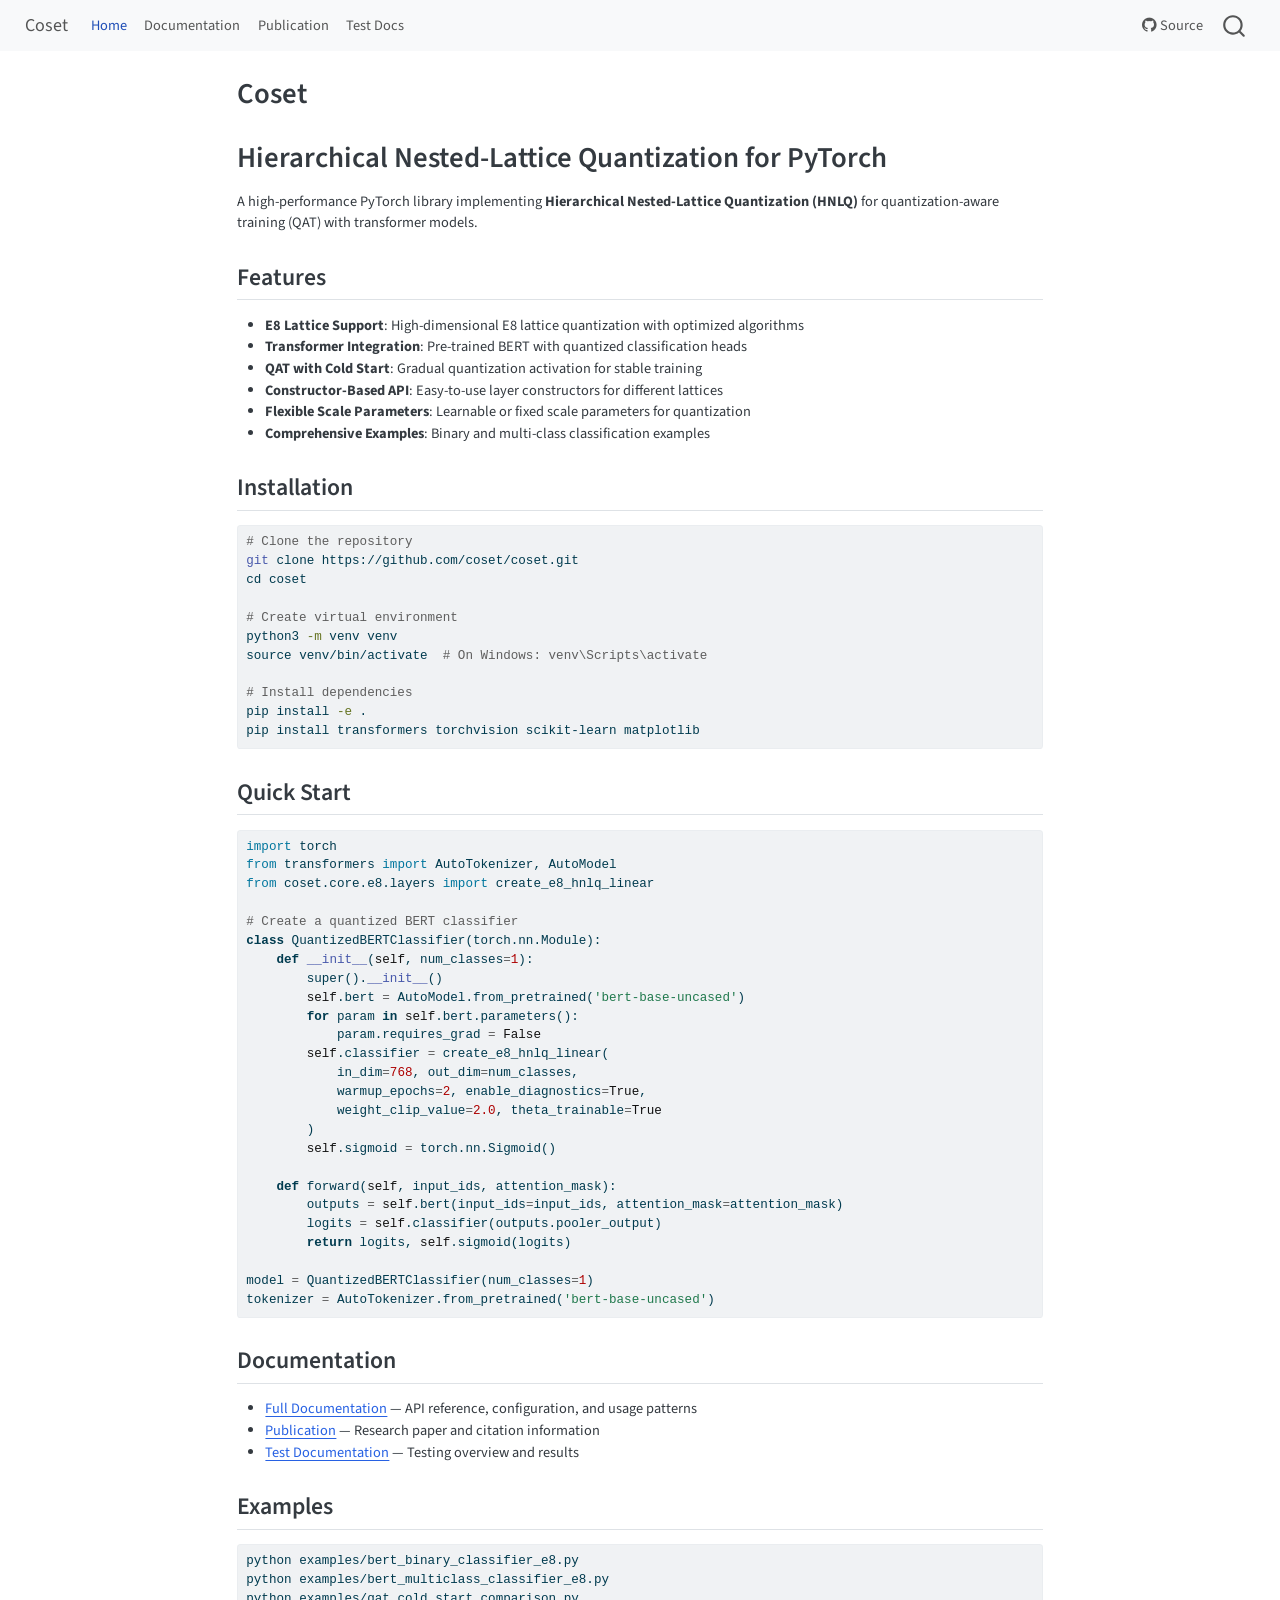
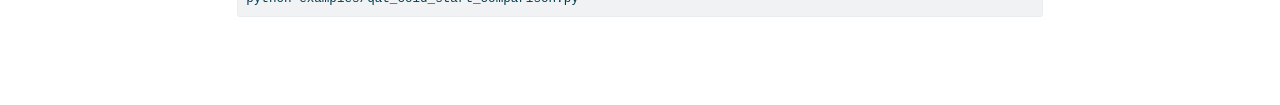
==== commit a634bf4a: "Built site for gh-pages" ====
--- a/index.html
+++ b/index.html
@@ -2,7 +2,7 @@
 <html xmlns="http://www.w3.org/1999/xhtml" lang="en" xml:lang="en"><head>
 
 <meta charset="utf-8">
-<meta name="generator" content="quarto-1.8.27">
+<meta name="generator" content="quarto-1.5.55">
 
 <meta name="viewport" content="width=device-width, initial-scale=1.0, user-scalable=yes">
 
@@ -21,9 +21,8 @@
   vertical-align: middle;
 }
 /* CSS for syntax highlighting */
-html { -webkit-text-size-adjust: 100%; }
 pre > code.sourceCode { white-space: pre; position: relative; }
-pre > code.sourceCode > span { display: inline-block; line-height: 1.25; }
+pre > code.sourceCode > span { line-height: 1.25; }
 pre > code.sourceCode > span:empty { height: 1.2em; }
 .sourceCode { overflow: visible; }
 code.sourceCode > span { color: inherit; text-decoration: inherit; }
@@ -34,7 +33,7 @@
 }
 @media print {
 pre > code.sourceCode { white-space: pre-wrap; }
-pre > code.sourceCode > span { text-indent: -5em; padding-left: 5em; }
+pre > code.sourceCode > span { display: inline-block; text-indent: -5em; padding-left: 5em; }
 }
 pre.numberSource code
   { counter-reset: source-line 0; }
@@ -65,17 +64,15 @@
 <script src="site_libs/quarto-search/fuse.min.js"></script>
 <script src="site_libs/quarto-search/quarto-search.js"></script>
 <meta name="quarto:offset" content="./">
-<script src="site_libs/quarto-html/quarto.js" type="module"></script>
-<script src="site_libs/quarto-html/tabsets/tabsets.js" type="module"></script>
-<script src="site_libs/quarto-html/axe/axe-check.js" type="module"></script>
+<script src="site_libs/quarto-html/quarto.js"></script>
 <script src="site_libs/quarto-html/popper.min.js"></script>
 <script src="site_libs/quarto-html/tippy.umd.min.js"></script>
 <script src="site_libs/quarto-html/anchor.min.js"></script>
 <link href="site_libs/quarto-html/tippy.css" rel="stylesheet">
-<link href="site_libs/quarto-html/quarto-syntax-highlighting-ed96de9b727972fe78a7b5d16c58bf87.css" rel="stylesheet" id="quarto-text-highlighting-styles">
+<link href="site_libs/quarto-html/quarto-syntax-highlighting.css" rel="stylesheet" id="quarto-text-highlighting-styles">
 <script src="site_libs/bootstrap/bootstrap.min.js"></script>
 <link href="site_libs/bootstrap/bootstrap-icons.css" rel="stylesheet">
-<link href="site_libs/bootstrap/bootstrap-668b6619701ddbf89f064247ba7537e3.min.css" rel="stylesheet" append-hash="true" id="quarto-bootstrap" data-mode="light">
+<link href="site_libs/bootstrap/bootstrap.min.css" rel="stylesheet" id="quarto-bootstrap" data-mode="light">
 <script id="quarto-search-options" type="application/json">{
   "location": "navbar",
   "copy-button": false,
@@ -107,7 +104,7 @@
 
 </head>
 
-<body class="nav-fixed fullcontent quarto-light">
+<body class="nav-fixed fullcontent">
 
 <div id="quarto-search-results"></div>
   <header id="quarto-header" class="headroom fixed-top">
@@ -197,7 +194,7 @@
 </section>
 <section id="installation" class="level2">
 <h2 class="anchored" data-anchor-id="installation">Installation</h2>
-<div class="code-copy-outer-scaffold"><div class="sourceCode" id="cb1"><pre class="sourceCode bash code-with-copy"><code class="sourceCode bash"><span id="cb1-1"><a href="#cb1-1" aria-hidden="true" tabindex="-1"></a><span class="co"># Clone the repository</span></span>
+<div class="sourceCode" id="cb1"><pre class="sourceCode bash code-with-copy"><code class="sourceCode bash"><span id="cb1-1"><a href="#cb1-1" aria-hidden="true" tabindex="-1"></a><span class="co"># Clone the repository</span></span>
 <span id="cb1-2"><a href="#cb1-2" aria-hidden="true" tabindex="-1"></a><span class="fu">git</span> clone https://github.com/coset/coset.git</span>
 <span id="cb1-3"><a href="#cb1-3" aria-hidden="true" tabindex="-1"></a><span class="bu">cd</span> coset</span>
 <span id="cb1-4"><a href="#cb1-4" aria-hidden="true" tabindex="-1"></a></span>
@@ -207,11 +204,11 @@
 <span id="cb1-8"><a href="#cb1-8" aria-hidden="true" tabindex="-1"></a></span>
 <span id="cb1-9"><a href="#cb1-9" aria-hidden="true" tabindex="-1"></a><span class="co"># Install dependencies</span></span>
 <span id="cb1-10"><a href="#cb1-10" aria-hidden="true" tabindex="-1"></a><span class="ex">pip</span> install <span class="at">-e</span> .</span>
-<span id="cb1-11"><a href="#cb1-11" aria-hidden="true" tabindex="-1"></a><span class="ex">pip</span> install transformers torchvision scikit-learn matplotlib</span></code></pre></div><button title="Copy to Clipboard" class="code-copy-button"><i class="bi"></i></button></div>
+<span id="cb1-11"><a href="#cb1-11" aria-hidden="true" tabindex="-1"></a><span class="ex">pip</span> install transformers torchvision scikit-learn matplotlib</span></code><button title="Copy to Clipboard" class="code-copy-button"><i class="bi"></i></button></pre></div>
 </section>
 <section id="quick-start" class="level2">
 <h2 class="anchored" data-anchor-id="quick-start">Quick Start</h2>
-<div class="code-copy-outer-scaffold"><div class="sourceCode" id="cb2"><pre class="sourceCode python code-with-copy"><code class="sourceCode python"><span id="cb2-1"><a href="#cb2-1" aria-hidden="true" tabindex="-1"></a><span class="im">import</span> torch</span>
+<div class="sourceCode" id="cb2"><pre class="sourceCode python code-with-copy"><code class="sourceCode python"><span id="cb2-1"><a href="#cb2-1" aria-hidden="true" tabindex="-1"></a><span class="im">import</span> torch</span>
 <span id="cb2-2"><a href="#cb2-2" aria-hidden="true" tabindex="-1"></a><span class="im">from</span> transformers <span class="im">import</span> AutoTokenizer, AutoModel</span>
 <span id="cb2-3"><a href="#cb2-3" aria-hidden="true" tabindex="-1"></a><span class="im">from</span> coset.core.e8.layers <span class="im">import</span> create_e8_hnlq_linear</span>
 <span id="cb2-4"><a href="#cb2-4" aria-hidden="true" tabindex="-1"></a></span>
@@ -235,7 +232,7 @@
 <span id="cb2-22"><a href="#cb2-22" aria-hidden="true" tabindex="-1"></a>        <span class="cf">return</span> logits, <span class="va">self</span>.sigmoid(logits)</span>
 <span id="cb2-23"><a href="#cb2-23" aria-hidden="true" tabindex="-1"></a></span>
 <span id="cb2-24"><a href="#cb2-24" aria-hidden="true" tabindex="-1"></a>model <span class="op">=</span> QuantizedBERTClassifier(num_classes<span class="op">=</span><span class="dv">1</span>)</span>
-<span id="cb2-25"><a href="#cb2-25" aria-hidden="true" tabindex="-1"></a>tokenizer <span class="op">=</span> AutoTokenizer.from_pretrained(<span class="st">'bert-base-uncased'</span>)</span></code></pre></div><button title="Copy to Clipboard" class="code-copy-button"><i class="bi"></i></button></div>
+<span id="cb2-25"><a href="#cb2-25" aria-hidden="true" tabindex="-1"></a>tokenizer <span class="op">=</span> AutoTokenizer.from_pretrained(<span class="st">'bert-base-uncased'</span>)</span></code><button title="Copy to Clipboard" class="code-copy-button"><i class="bi"></i></button></pre></div>
 </section>
 <section id="documentation" class="level2">
 <h2 class="anchored" data-anchor-id="documentation">Documentation</h2>
@@ -247,9 +244,9 @@
 </section>
 <section id="examples" class="level2">
 <h2 class="anchored" data-anchor-id="examples">Examples</h2>
-<div class="code-copy-outer-scaffold"><div class="sourceCode" id="cb3"><pre class="sourceCode bash code-with-copy"><code class="sourceCode bash"><span id="cb3-1"><a href="#cb3-1" aria-hidden="true" tabindex="-1"></a><span class="ex">python</span> examples/bert_binary_classifier_e8.py</span>
+<div class="sourceCode" id="cb3"><pre class="sourceCode bash code-with-copy"><code class="sourceCode bash"><span id="cb3-1"><a href="#cb3-1" aria-hidden="true" tabindex="-1"></a><span class="ex">python</span> examples/bert_binary_classifier_e8.py</span>
 <span id="cb3-2"><a href="#cb3-2" aria-hidden="true" tabindex="-1"></a><span class="ex">python</span> examples/bert_multiclass_classifier_e8.py</span>
-<span id="cb3-3"><a href="#cb3-3" aria-hidden="true" tabindex="-1"></a><span class="ex">python</span> examples/qat_cold_start_comparison.py</span></code></pre></div><button title="Copy to Clipboard" class="code-copy-button"><i class="bi"></i></button></div>
+<span id="cb3-3"><a href="#cb3-3" aria-hidden="true" tabindex="-1"></a><span class="ex">python</span> examples/qat_cold_start_comparison.py</span></code><button title="Copy to Clipboard" class="code-copy-button"><i class="bi"></i></button></pre></div>
 
 
 </section>
@@ -257,243 +254,239 @@
 
 </main> <!-- /main -->
 <script id="quarto-html-after-body" type="application/javascript">
-  window.document.addEventListener("DOMContentLoaded", function (event) {
-    const icon = "";
-    const anchorJS = new window.AnchorJS();
-    anchorJS.options = {
-      placement: 'right',
-      icon: icon
-    };
-    anchorJS.add('.anchored');
-    const isCodeAnnotation = (el) => {
-      for (const clz of el.classList) {
-        if (clz.startsWith('code-annotation-')) {                     
-          return true;
-        }
-      }
-      return false;
-    }
-    const onCopySuccess = function(e) {
-      // button target
-      const button = e.trigger;
-      // don't keep focus
-      button.blur();
-      // flash "checked"
-      button.classList.add('code-copy-button-checked');
-      var currentTitle = button.getAttribute("title");
-      button.setAttribute("title", "Copied!");
-      let tooltip;
-      if (window.bootstrap) {
-        button.setAttribute("data-bs-toggle", "tooltip");
-        button.setAttribute("data-bs-placement", "left");
-        button.setAttribute("data-bs-title", "Copied!");
-        tooltip = new bootstrap.Tooltip(button, 
-          { trigger: "manual", 
-            customClass: "code-copy-button-tooltip",
-            offset: [0, -8]});
-        tooltip.show();    
-      }
-      setTimeout(function() {
-        if (tooltip) {
-          tooltip.hide();
-          button.removeAttribute("data-bs-title");
-          button.removeAttribute("data-bs-toggle");
-          button.removeAttribute("data-bs-placement");
-        }
-        button.setAttribute("title", currentTitle);
-        button.classList.remove('code-copy-button-checked');
-      }, 1000);
-      // clear code selection
-      e.clearSelection();
-    }
-    const getTextToCopy = function(trigger) {
-      const outerScaffold = trigger.parentElement.cloneNode(true);
-      const codeEl = outerScaffold.querySelector('code');
+window.document.addEventListener("DOMContentLoaded", function (event) {
+  const toggleBodyColorMode = (bsSheetEl) => {
+    const mode = bsSheetEl.getAttribute("data-mode");
+    const bodyEl = window.document.querySelector("body");
+    if (mode === "dark") {
+      bodyEl.classList.add("quarto-dark");
+      bodyEl.classList.remove("quarto-light");
+    } else {
+      bodyEl.classList.add("quarto-light");
+      bodyEl.classList.remove("quarto-dark");
+    }
+  }
+  const toggleBodyColorPrimary = () => {
+    const bsSheetEl = window.document.querySelector("link#quarto-bootstrap");
+    if (bsSheetEl) {
+      toggleBodyColorMode(bsSheetEl);
+    }
+  }
+  toggleBodyColorPrimary();  
+  const icon = "";
+  const anchorJS = new window.AnchorJS();
+  anchorJS.options = {
+    placement: 'right',
+    icon: icon
+  };
+  anchorJS.add('.anchored');
+  const isCodeAnnotation = (el) => {
+    for (const clz of el.classList) {
+      if (clz.startsWith('code-annotation-')) {                     
+        return true;
+      }
+    }
+    return false;
+  }
+  const onCopySuccess = function(e) {
+    // button target
+    const button = e.trigger;
+    // don't keep focus
+    button.blur();
+    // flash "checked"
+    button.classList.add('code-copy-button-checked');
+    var currentTitle = button.getAttribute("title");
+    button.setAttribute("title", "Copied!");
+    let tooltip;
+    if (window.bootstrap) {
+      button.setAttribute("data-bs-toggle", "tooltip");
+      button.setAttribute("data-bs-placement", "left");
+      button.setAttribute("data-bs-title", "Copied!");
+      tooltip = new bootstrap.Tooltip(button, 
+        { trigger: "manual", 
+          customClass: "code-copy-button-tooltip",
+          offset: [0, -8]});
+      tooltip.show();    
+    }
+    setTimeout(function() {
+      if (tooltip) {
+        tooltip.hide();
+        button.removeAttribute("data-bs-title");
+        button.removeAttribute("data-bs-toggle");
+        button.removeAttribute("data-bs-placement");
+      }
+      button.setAttribute("title", currentTitle);
+      button.classList.remove('code-copy-button-checked');
+    }, 1000);
+    // clear code selection
+    e.clearSelection();
+  }
+  const getTextToCopy = function(trigger) {
+      const codeEl = trigger.previousElementSibling.cloneNode(true);
       for (const childEl of codeEl.children) {
         if (isCodeAnnotation(childEl)) {
           childEl.remove();
         }
       }
       return codeEl.innerText;
-    }
-    const clipboard = new window.ClipboardJS('.code-copy-button:not([data-in-quarto-modal])', {
-      text: getTextToCopy
+  }
+  const clipboard = new window.ClipboardJS('.code-copy-button:not([data-in-quarto-modal])', {
+    text: getTextToCopy
+  });
+  clipboard.on('success', onCopySuccess);
+  if (window.document.getElementById('quarto-embedded-source-code-modal')) {
+    // For code content inside modals, clipBoardJS needs to be initialized with a container option
+    // TODO: Check when it could be a function (https://github.com/zenorocha/clipboard.js/issues/860)
+    const clipboardModal = new window.ClipboardJS('.code-copy-button[data-in-quarto-modal]', {
+      text: getTextToCopy,
+      container: window.document.getElementById('quarto-embedded-source-code-modal')
     });
-    clipboard.on('success', onCopySuccess);
-    if (window.document.getElementById('quarto-embedded-source-code-modal')) {
-      const clipboardModal = new window.ClipboardJS('.code-copy-button[data-in-quarto-modal]', {
-        text: getTextToCopy,
-        container: window.document.getElementById('quarto-embedded-source-code-modal')
-      });
-      clipboardModal.on('success', onCopySuccess);
-    }
-      var localhostRegex = new RegExp(/^(?:http|https):\/\/localhost\:?[0-9]*\//);
-      var mailtoRegex = new RegExp(/^mailto:/);
-        var filterRegex = new RegExp("https:\/\/mlsquare\.github\.io\/coset\/");
-      var isInternal = (href) => {
-          return filterRegex.test(href) || localhostRegex.test(href) || mailtoRegex.test(href);
-      }
-      // Inspect non-navigation links and adorn them if external
-     var links = window.document.querySelectorAll('a[href]:not(.nav-link):not(.navbar-brand):not(.toc-action):not(.sidebar-link):not(.sidebar-item-toggle):not(.pagination-link):not(.no-external):not([aria-hidden]):not(.dropdown-item):not(.quarto-navigation-tool):not(.about-link)');
-      for (var i=0; i<links.length; i++) {
-        const link = links[i];
-        if (!isInternal(link.href)) {
-          // undo the damage that might have been done by quarto-nav.js in the case of
-          // links that we want to consider external
-          if (link.dataset.originalHref !== undefined) {
-            link.href = link.dataset.originalHref;
+    clipboardModal.on('success', onCopySuccess);
+  }
+    var localhostRegex = new RegExp(/^(?:http|https):\/\/localhost\:?[0-9]*\//);
+    var mailtoRegex = new RegExp(/^mailto:/);
+      var filterRegex = new RegExp("https:\/\/mlsquare\.github\.io\/coset\/");
+    var isInternal = (href) => {
+        return filterRegex.test(href) || localhostRegex.test(href) || mailtoRegex.test(href);
+    }
+    // Inspect non-navigation links and adorn them if external
+ 	var links = window.document.querySelectorAll('a[href]:not(.nav-link):not(.navbar-brand):not(.toc-action):not(.sidebar-link):not(.sidebar-item-toggle):not(.pagination-link):not(.no-external):not([aria-hidden]):not(.dropdown-item):not(.quarto-navigation-tool):not(.about-link)');
+    for (var i=0; i<links.length; i++) {
+      const link = links[i];
+      if (!isInternal(link.href)) {
+        // undo the damage that might have been done by quarto-nav.js in the case of
+        // links that we want to consider external
+        if (link.dataset.originalHref !== undefined) {
+          link.href = link.dataset.originalHref;
+        }
+      }
+    }
+  function tippyHover(el, contentFn, onTriggerFn, onUntriggerFn) {
+    const config = {
+      allowHTML: true,
+      maxWidth: 500,
+      delay: 100,
+      arrow: false,
+      appendTo: function(el) {
+          return el.parentElement;
+      },
+      interactive: true,
+      interactiveBorder: 10,
+      theme: 'quarto',
+      placement: 'bottom-start',
+    };
+    if (contentFn) {
+      config.content = contentFn;
+    }
+    if (onTriggerFn) {
+      config.onTrigger = onTriggerFn;
+    }
+    if (onUntriggerFn) {
+      config.onUntrigger = onUntriggerFn;
+    }
+    window.tippy(el, config); 
+  }
+  const noterefs = window.document.querySelectorAll('a[role="doc-noteref"]');
+  for (var i=0; i<noterefs.length; i++) {
+    const ref = noterefs[i];
+    tippyHover(ref, function() {
+      // use id or data attribute instead here
+      let href = ref.getAttribute('data-footnote-href') || ref.getAttribute('href');
+      try { href = new URL(href).hash; } catch {}
+      const id = href.replace(/^#\/?/, "");
+      const note = window.document.getElementById(id);
+      if (note) {
+        return note.innerHTML;
+      } else {
+        return "";
+      }
+    });
+  }
+  const xrefs = window.document.querySelectorAll('a.quarto-xref');
+  const processXRef = (id, note) => {
+    // Strip column container classes
+    const stripColumnClz = (el) => {
+      el.classList.remove("page-full", "page-columns");
+      if (el.children) {
+        for (const child of el.children) {
+          stripColumnClz(child);
+        }
+      }
+    }
+    stripColumnClz(note)
+    if (id === null || id.startsWith('sec-')) {
+      // Special case sections, only their first couple elements
+      const container = document.createElement("div");
+      if (note.children && note.children.length > 2) {
+        container.appendChild(note.children[0].cloneNode(true));
+        for (let i = 1; i < note.children.length; i++) {
+          const child = note.children[i];
+          if (child.tagName === "P" && child.innerText === "") {
+            continue;
+          } else {
+            container.appendChild(child.cloneNode(true));
+            break;
           }
         }
-      }
-    function tippyHover(el, contentFn, onTriggerFn, onUntriggerFn) {
-      const config = {
-        allowHTML: true,
-        maxWidth: 500,
-        delay: 100,
-        arrow: false,
-        appendTo: function(el) {
-            return el.parentElement;
-        },
-        interactive: true,
-        interactiveBorder: 10,
-        theme: 'quarto',
-        placement: 'bottom-start',
-      };
-      if (contentFn) {
-        config.content = contentFn;
-      }
-      if (onTriggerFn) {
-        config.onTrigger = onTriggerFn;
-      }
-      if (onUntriggerFn) {
-        config.onUntrigger = onUntriggerFn;
-      }
-      window.tippy(el, config); 
-    }
-    const noterefs = window.document.querySelectorAll('a[role="doc-noteref"]');
-    for (var i=0; i<noterefs.length; i++) {
-      const ref = noterefs[i];
-      tippyHover(ref, function() {
-        // use id or data attribute instead here
-        let href = ref.getAttribute('data-footnote-href') || ref.getAttribute('href');
-        try { href = new URL(href).hash; } catch {}
-        const id = href.replace(/^#\/?/, "");
-        const note = window.document.getElementById(id);
-        if (note) {
-          return note.innerHTML;
-        } else {
-          return "";
-        }
-      });
-    }
-    const xrefs = window.document.querySelectorAll('a.quarto-xref');
-    const processXRef = (id, note) => {
-      // Strip column container classes
-      const stripColumnClz = (el) => {
-        el.classList.remove("page-full", "page-columns");
-        if (el.children) {
-          for (const child of el.children) {
-            stripColumnClz(child);
-          }
-        }
-      }
-      stripColumnClz(note)
-      if (id === null || id.startsWith('sec-')) {
-        // Special case sections, only their first couple elements
-        const container = document.createElement("div");
-        if (note.children && note.children.length > 2) {
-          container.appendChild(note.children[0].cloneNode(true));
-          for (let i = 1; i < note.children.length; i++) {
-            const child = note.children[i];
-            if (child.tagName === "P" && child.innerText === "") {
-              continue;
-            } else {
-              container.appendChild(child.cloneNode(true));
-              break;
-            }
-          }
-          if (window.Quarto?.typesetMath) {
-            window.Quarto.typesetMath(container);
-          }
-          return container.innerHTML
-        } else {
-          if (window.Quarto?.typesetMath) {
-            window.Quarto.typesetMath(note);
-          }
-          return note.innerHTML;
-        }
+        if (window.Quarto?.typesetMath) {
+          window.Quarto.typesetMath(container);
+        }
+        return container.innerHTML
       } else {
-        // Remove any anchor links if they are present
-        const anchorLink = note.querySelector('a.anchorjs-link');
-        if (anchorLink) {
-          anchorLink.remove();
-        }
         if (window.Quarto?.typesetMath) {
           window.Quarto.typesetMath(note);
         }
-        if (note.classList.contains("callout")) {
-          return note.outerHTML;
-        } else {
-          return note.innerHTML;
-        }
-      }
-    }
-    for (var i=0; i<xrefs.length; i++) {
-      const xref = xrefs[i];
-      tippyHover(xref, undefined, function(instance) {
-        instance.disable();
-        let url = xref.getAttribute('href');
-        let hash = undefined; 
-        if (url.startsWith('#')) {
-          hash = url;
-        } else {
-          try { hash = new URL(url).hash; } catch {}
-        }
-        if (hash) {
-          const id = hash.replace(/^#\/?/, "");
-          const note = window.document.getElementById(id);
-          if (note !== null) {
-            try {
-              const html = processXRef(id, note.cloneNode(true));
-              instance.setContent(html);
-            } finally {
-              instance.enable();
-              instance.show();
-            }
-          } else {
-            // See if we can fetch this
-            fetch(url.split('#')[0])
-            .then(res => res.text())
-            .then(html => {
-              const parser = new DOMParser();
-              const htmlDoc = parser.parseFromString(html, "text/html");
-              const note = htmlDoc.getElementById(id);
-              if (note !== null) {
-                const html = processXRef(id, note);
-                instance.setContent(html);
-              } 
-            }).finally(() => {
-              instance.enable();
-              instance.show();
-            });
+        return note.innerHTML;
+      }
+    } else {
+      // Remove any anchor links if they are present
+      const anchorLink = note.querySelector('a.anchorjs-link');
+      if (anchorLink) {
+        anchorLink.remove();
+      }
+      if (window.Quarto?.typesetMath) {
+        window.Quarto.typesetMath(note);
+      }
+      // TODO in 1.5, we should make sure this works without a callout special case
+      if (note.classList.contains("callout")) {
+        return note.outerHTML;
+      } else {
+        return note.innerHTML;
+      }
+    }
+  }
+  for (var i=0; i<xrefs.length; i++) {
+    const xref = xrefs[i];
+    tippyHover(xref, undefined, function(instance) {
+      instance.disable();
+      let url = xref.getAttribute('href');
+      let hash = undefined; 
+      if (url.startsWith('#')) {
+        hash = url;
+      } else {
+        try { hash = new URL(url).hash; } catch {}
+      }
+      if (hash) {
+        const id = hash.replace(/^#\/?/, "");
+        const note = window.document.getElementById(id);
+        if (note !== null) {
+          try {
+            const html = processXRef(id, note.cloneNode(true));
+            instance.setContent(html);
+          } finally {
+            instance.enable();
+            instance.show();
           }
         } else {
-          // See if we can fetch a full url (with no hash to target)
-          // This is a special case and we should probably do some content thinning / targeting
-          fetch(url)
+          // See if we can fetch this
+          fetch(url.split('#')[0])
           .then(res => res.text())
           .then(html => {
             const parser = new DOMParser();
             const htmlDoc = parser.parseFromString(html, "text/html");
-            const note = htmlDoc.querySelector('main.content');
+            const note = htmlDoc.getElementById(id);
             if (note !== null) {
-              // This should only happen for chapter cross references
-              // (since there is no id in the URL)
-              // remove the first header
-              if (note.children.length > 0 && note.children[0].tagName === "HEADER") {
-                note.children[0].remove();
-              }
-              const html = processXRef(null, note);
+              const html = processXRef(id, note);
               instance.setContent(html);
             } 
           }).finally(() => {
@@ -501,161 +494,185 @@
             instance.show();
           });
         }
-      }, function(instance) {
+      } else {
+        // See if we can fetch a full url (with no hash to target)
+        // This is a special case and we should probably do some content thinning / targeting
+        fetch(url)
+        .then(res => res.text())
+        .then(html => {
+          const parser = new DOMParser();
+          const htmlDoc = parser.parseFromString(html, "text/html");
+          const note = htmlDoc.querySelector('main.content');
+          if (note !== null) {
+            // This should only happen for chapter cross references
+            // (since there is no id in the URL)
+            // remove the first header
+            if (note.children.length > 0 && note.children[0].tagName === "HEADER") {
+              note.children[0].remove();
+            }
+            const html = processXRef(null, note);
+            instance.setContent(html);
+          } 
+        }).finally(() => {
+          instance.enable();
+          instance.show();
+        });
+      }
+    }, function(instance) {
+    });
+  }
+      let selectedAnnoteEl;
+      const selectorForAnnotation = ( cell, annotation) => {
+        let cellAttr = 'data-code-cell="' + cell + '"';
+        let lineAttr = 'data-code-annotation="' +  annotation + '"';
+        const selector = 'span[' + cellAttr + '][' + lineAttr + ']';
+        return selector;
+      }
+      const selectCodeLines = (annoteEl) => {
+        const doc = window.document;
+        const targetCell = annoteEl.getAttribute("data-target-cell");
+        const targetAnnotation = annoteEl.getAttribute("data-target-annotation");
+        const annoteSpan = window.document.querySelector(selectorForAnnotation(targetCell, targetAnnotation));
+        const lines = annoteSpan.getAttribute("data-code-lines").split(",");
+        const lineIds = lines.map((line) => {
+          return targetCell + "-" + line;
+        })
+        let top = null;
+        let height = null;
+        let parent = null;
+        if (lineIds.length > 0) {
+            //compute the position of the single el (top and bottom and make a div)
+            const el = window.document.getElementById(lineIds[0]);
+            top = el.offsetTop;
+            height = el.offsetHeight;
+            parent = el.parentElement.parentElement;
+          if (lineIds.length > 1) {
+            const lastEl = window.document.getElementById(lineIds[lineIds.length - 1]);
+            const bottom = lastEl.offsetTop + lastEl.offsetHeight;
+            height = bottom - top;
+          }
+          if (top !== null && height !== null && parent !== null) {
+            // cook up a div (if necessary) and position it 
+            let div = window.document.getElementById("code-annotation-line-highlight");
+            if (div === null) {
+              div = window.document.createElement("div");
+              div.setAttribute("id", "code-annotation-line-highlight");
+              div.style.position = 'absolute';
+              parent.appendChild(div);
+            }
+            div.style.top = top - 2 + "px";
+            div.style.height = height + 4 + "px";
+            div.style.left = 0;
+            let gutterDiv = window.document.getElementById("code-annotation-line-highlight-gutter");
+            if (gutterDiv === null) {
+              gutterDiv = window.document.createElement("div");
+              gutterDiv.setAttribute("id", "code-annotation-line-highlight-gutter");
+              gutterDiv.style.position = 'absolute';
+              const codeCell = window.document.getElementById(targetCell);
+              const gutter = codeCell.querySelector('.code-annotation-gutter');
+              gutter.appendChild(gutterDiv);
+            }
+            gutterDiv.style.top = top - 2 + "px";
+            gutterDiv.style.height = height + 4 + "px";
+          }
+          selectedAnnoteEl = annoteEl;
+        }
+      };
+      const unselectCodeLines = () => {
+        const elementsIds = ["code-annotation-line-highlight", "code-annotation-line-highlight-gutter"];
+        elementsIds.forEach((elId) => {
+          const div = window.document.getElementById(elId);
+          if (div) {
+            div.remove();
+          }
+        });
+        selectedAnnoteEl = undefined;
+      };
+        // Handle positioning of the toggle
+    window.addEventListener(
+      "resize",
+      throttle(() => {
+        elRect = undefined;
+        if (selectedAnnoteEl) {
+          selectCodeLines(selectedAnnoteEl);
+        }
+      }, 10)
+    );
+    function throttle(fn, ms) {
+    let throttle = false;
+    let timer;
+      return (...args) => {
+        if(!throttle) { // first call gets through
+            fn.apply(this, args);
+            throttle = true;
+        } else { // all the others get throttled
+            if(timer) clearTimeout(timer); // cancel #2
+            timer = setTimeout(() => {
+              fn.apply(this, args);
+              timer = throttle = false;
+            }, ms);
+        }
+      };
+    }
+      // Attach click handler to the DT
+      const annoteDls = window.document.querySelectorAll('dt[data-target-cell]');
+      for (const annoteDlNode of annoteDls) {
+        annoteDlNode.addEventListener('click', (event) => {
+          const clickedEl = event.target;
+          if (clickedEl !== selectedAnnoteEl) {
+            unselectCodeLines();
+            const activeEl = window.document.querySelector('dt[data-target-cell].code-annotation-active');
+            if (activeEl) {
+              activeEl.classList.remove('code-annotation-active');
+            }
+            selectCodeLines(clickedEl);
+            clickedEl.classList.add('code-annotation-active');
+          } else {
+            // Unselect the line
+            unselectCodeLines();
+            clickedEl.classList.remove('code-annotation-active');
+          }
+        });
+      }
+  const findCites = (el) => {
+    const parentEl = el.parentElement;
+    if (parentEl) {
+      const cites = parentEl.dataset.cites;
+      if (cites) {
+        return {
+          el,
+          cites: cites.split(' ')
+        };
+      } else {
+        return findCites(el.parentElement)
+      }
+    } else {
+      return undefined;
+    }
+  };
+  var bibliorefs = window.document.querySelectorAll('a[role="doc-biblioref"]');
+  for (var i=0; i<bibliorefs.length; i++) {
+    const ref = bibliorefs[i];
+    const citeInfo = findCites(ref);
+    if (citeInfo) {
+      tippyHover(citeInfo.el, function() {
+        var popup = window.document.createElement('div');
+        citeInfo.cites.forEach(function(cite) {
+          var citeDiv = window.document.createElement('div');
+          citeDiv.classList.add('hanging-indent');
+          citeDiv.classList.add('csl-entry');
+          var biblioDiv = window.document.getElementById('ref-' + cite);
+          if (biblioDiv) {
+            citeDiv.innerHTML = biblioDiv.innerHTML;
+          }
+          popup.appendChild(citeDiv);
+        });
+        return popup.innerHTML;
       });
     }
-        let selectedAnnoteEl;
-        const selectorForAnnotation = ( cell, annotation) => {
-          let cellAttr = 'data-code-cell="' + cell + '"';
-          let lineAttr = 'data-code-annotation="' +  annotation + '"';
-          const selector = 'span[' + cellAttr + '][' + lineAttr + ']';
-          return selector;
-        }
-        const selectCodeLines = (annoteEl) => {
-          const doc = window.document;
-          const targetCell = annoteEl.getAttribute("data-target-cell");
-          const targetAnnotation = annoteEl.getAttribute("data-target-annotation");
-          const annoteSpan = window.document.querySelector(selectorForAnnotation(targetCell, targetAnnotation));
-          const lines = annoteSpan.getAttribute("data-code-lines").split(",");
-          const lineIds = lines.map((line) => {
-            return targetCell + "-" + line;
-          })
-          let top = null;
-          let height = null;
-          let parent = null;
-          if (lineIds.length > 0) {
-              //compute the position of the single el (top and bottom and make a div)
-              const el = window.document.getElementById(lineIds[0]);
-              top = el.offsetTop;
-              height = el.offsetHeight;
-              parent = el.parentElement.parentElement;
-            if (lineIds.length > 1) {
-              const lastEl = window.document.getElementById(lineIds[lineIds.length - 1]);
-              const bottom = lastEl.offsetTop + lastEl.offsetHeight;
-              height = bottom - top;
-            }
-            if (top !== null && height !== null && parent !== null) {
-              // cook up a div (if necessary) and position it 
-              let div = window.document.getElementById("code-annotation-line-highlight");
-              if (div === null) {
-                div = window.document.createElement("div");
-                div.setAttribute("id", "code-annotation-line-highlight");
-                div.style.position = 'absolute';
-                parent.appendChild(div);
-              }
-              div.style.top = top - 2 + "px";
-              div.style.height = height + 4 + "px";
-              div.style.left = 0;
-              let gutterDiv = window.document.getElementById("code-annotation-line-highlight-gutter");
-              if (gutterDiv === null) {
-                gutterDiv = window.document.createElement("div");
-                gutterDiv.setAttribute("id", "code-annotation-line-highlight-gutter");
-                gutterDiv.style.position = 'absolute';
-                const codeCell = window.document.getElementById(targetCell);
-                const gutter = codeCell.querySelector('.code-annotation-gutter');
-                gutter.appendChild(gutterDiv);
-              }
-              gutterDiv.style.top = top - 2 + "px";
-              gutterDiv.style.height = height + 4 + "px";
-            }
-            selectedAnnoteEl = annoteEl;
-          }
-        };
-        const unselectCodeLines = () => {
-          const elementsIds = ["code-annotation-line-highlight", "code-annotation-line-highlight-gutter"];
-          elementsIds.forEach((elId) => {
-            const div = window.document.getElementById(elId);
-            if (div) {
-              div.remove();
-            }
-          });
-          selectedAnnoteEl = undefined;
-        };
-          // Handle positioning of the toggle
-      window.addEventListener(
-        "resize",
-        throttle(() => {
-          elRect = undefined;
-          if (selectedAnnoteEl) {
-            selectCodeLines(selectedAnnoteEl);
-          }
-        }, 10)
-      );
-      function throttle(fn, ms) {
-      let throttle = false;
-      let timer;
-        return (...args) => {
-          if(!throttle) { // first call gets through
-              fn.apply(this, args);
-              throttle = true;
-          } else { // all the others get throttled
-              if(timer) clearTimeout(timer); // cancel #2
-              timer = setTimeout(() => {
-                fn.apply(this, args);
-                timer = throttle = false;
-              }, ms);
-          }
-        };
-      }
-        // Attach click handler to the DT
-        const annoteDls = window.document.querySelectorAll('dt[data-target-cell]');
-        for (const annoteDlNode of annoteDls) {
-          annoteDlNode.addEventListener('click', (event) => {
-            const clickedEl = event.target;
-            if (clickedEl !== selectedAnnoteEl) {
-              unselectCodeLines();
-              const activeEl = window.document.querySelector('dt[data-target-cell].code-annotation-active');
-              if (activeEl) {
-                activeEl.classList.remove('code-annotation-active');
-              }
-              selectCodeLines(clickedEl);
-              clickedEl.classList.add('code-annotation-active');
-            } else {
-              // Unselect the line
-              unselectCodeLines();
-              clickedEl.classList.remove('code-annotation-active');
-            }
-          });
-        }
-    const findCites = (el) => {
-      const parentEl = el.parentElement;
-      if (parentEl) {
-        const cites = parentEl.dataset.cites;
-        if (cites) {
-          return {
-            el,
-            cites: cites.split(' ')
-          };
-        } else {
-          return findCites(el.parentElement)
-        }
-      } else {
-        return undefined;
-      }
-    };
-    var bibliorefs = window.document.querySelectorAll('a[role="doc-biblioref"]');
-    for (var i=0; i<bibliorefs.length; i++) {
-      const ref = bibliorefs[i];
-      const citeInfo = findCites(ref);
-      if (citeInfo) {
-        tippyHover(citeInfo.el, function() {
-          var popup = window.document.createElement('div');
-          citeInfo.cites.forEach(function(cite) {
-            var citeDiv = window.document.createElement('div');
-            citeDiv.classList.add('hanging-indent');
-            citeDiv.classList.add('csl-entry');
-            var biblioDiv = window.document.getElementById('ref-' + cite);
-            if (biblioDiv) {
-              citeDiv.innerHTML = biblioDiv.innerHTML;
-            }
-            popup.appendChild(citeDiv);
-          });
-          return popup.innerHTML;
-        });
-      }
-    }
-  });
-  </script>
+  }
+});
+</script>
 </div> <!-- /content -->
 
 
--- a/site_libs/quarto-html/quarto-syntax-highlighting.css
+++ b/site_libs/quarto-html/quarto-syntax-highlighting.css
@@ -0,0 +1,205 @@
+/* quarto syntax highlight colors */
+:root {
+  --quarto-hl-ot-color: #003B4F;
+  --quarto-hl-at-color: #657422;
+  --quarto-hl-ss-color: #20794D;
+  --quarto-hl-an-color: #5E5E5E;
+  --quarto-hl-fu-color: #4758AB;
+  --quarto-hl-st-color: #20794D;
+  --quarto-hl-cf-color: #003B4F;
+  --quarto-hl-op-color: #5E5E5E;
+  --quarto-hl-er-color: #AD0000;
+  --quarto-hl-bn-color: #AD0000;
+  --quarto-hl-al-color: #AD0000;
+  --quarto-hl-va-color: #111111;
+  --quarto-hl-bu-color: inherit;
+  --quarto-hl-ex-color: inherit;
+  --quarto-hl-pp-color: #AD0000;
+  --quarto-hl-in-color: #5E5E5E;
+  --quarto-hl-vs-color: #20794D;
+  --quarto-hl-wa-color: #5E5E5E;
+  --quarto-hl-do-color: #5E5E5E;
+  --quarto-hl-im-color: #00769E;
+  --quarto-hl-ch-color: #20794D;
+  --quarto-hl-dt-color: #AD0000;
+  --quarto-hl-fl-color: #AD0000;
+  --quarto-hl-co-color: #5E5E5E;
+  --quarto-hl-cv-color: #5E5E5E;
+  --quarto-hl-cn-color: #8f5902;
+  --quarto-hl-sc-color: #5E5E5E;
+  --quarto-hl-dv-color: #AD0000;
+  --quarto-hl-kw-color: #003B4F;
+}
+
+/* other quarto variables */
+:root {
+  --quarto-font-monospace: SFMono-Regular, Menlo, Monaco, Consolas, "Liberation Mono", "Courier New", monospace;
+}
+
+pre > code.sourceCode > span {
+  color: #003B4F;
+}
+
+code span {
+  color: #003B4F;
+}
+
+code.sourceCode > span {
+  color: #003B4F;
+}
+
+div.sourceCode,
+div.sourceCode pre.sourceCode {
+  color: #003B4F;
+}
+
+code span.ot {
+  color: #003B4F;
+  font-style: inherit;
+}
+
+code span.at {
+  color: #657422;
+  font-style: inherit;
+}
+
+code span.ss {
+  color: #20794D;
+  font-style: inherit;
+}
+
+code span.an {
+  color: #5E5E5E;
+  font-style: inherit;
+}
+
+code span.fu {
+  color: #4758AB;
+  font-style: inherit;
+}
+
+code span.st {
+  color: #20794D;
+  font-style: inherit;
+}
+
+code span.cf {
+  color: #003B4F;
+  font-weight: bold;
+  font-style: inherit;
+}
+
+code span.op {
+  color: #5E5E5E;
+  font-style: inherit;
+}
+
+code span.er {
+  color: #AD0000;
+  font-style: inherit;
+}
+
+code span.bn {
+  color: #AD0000;
+  font-style: inherit;
+}
+
+code span.al {
+  color: #AD0000;
+  font-style: inherit;
+}
+
+code span.va {
+  color: #111111;
+  font-style: inherit;
+}
+
+code span.bu {
+  font-style: inherit;
+}
+
+code span.ex {
+  font-style: inherit;
+}
+
+code span.pp {
+  color: #AD0000;
+  font-style: inherit;
+}
+
+code span.in {
+  color: #5E5E5E;
+  font-style: inherit;
+}
+
+code span.vs {
+  color: #20794D;
+  font-style: inherit;
+}
+
+code span.wa {
+  color: #5E5E5E;
+  font-style: italic;
+}
+
+code span.do {
+  color: #5E5E5E;
+  font-style: italic;
+}
+
+code span.im {
+  color: #00769E;
+  font-style: inherit;
+}
+
+code span.ch {
+  color: #20794D;
+  font-style: inherit;
+}
+
+code span.dt {
+  color: #AD0000;
+  font-style: inherit;
+}
+
+code span.fl {
+  color: #AD0000;
+  font-style: inherit;
+}
+
+code span.co {
+  color: #5E5E5E;
+  font-style: inherit;
+}
+
+code span.cv {
+  color: #5E5E5E;
+  font-style: italic;
+}
+
+code span.cn {
+  color: #8f5902;
+  font-style: inherit;
+}
+
+code span.sc {
+  color: #5E5E5E;
+  font-style: inherit;
+}
+
+code span.dv {
+  color: #AD0000;
+  font-style: inherit;
+}
+
+code span.kw {
+  color: #003B4F;
+  font-weight: bold;
+  font-style: inherit;
+}
+
+.prevent-inlining {
+  content: "</";
+}
+
+/*# sourceMappingURL=debc5d5d77c3f9108843748ff7464032.css.map */
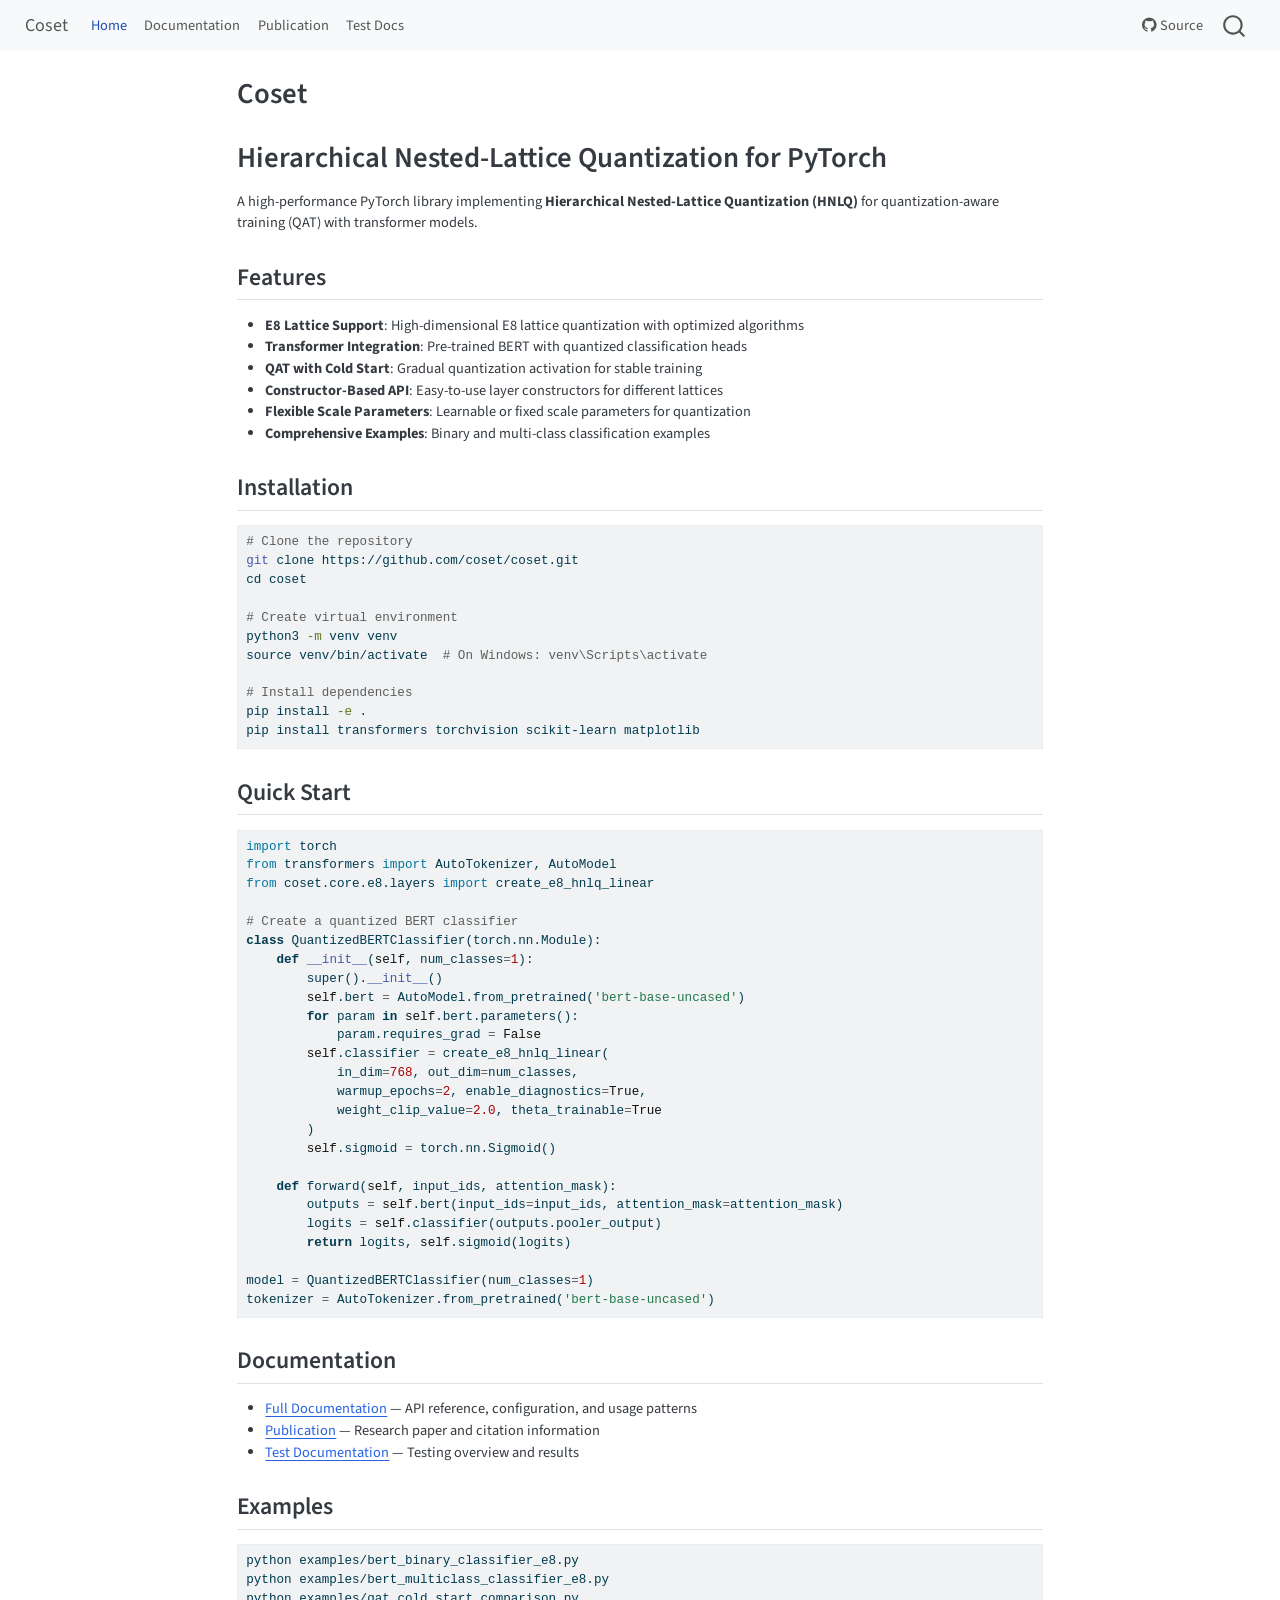
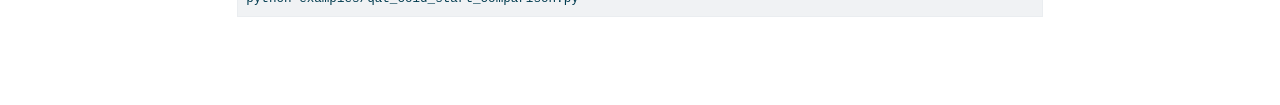
==== commit 0fb42002: "Built site for gh-pages" ====
--- a/index.html
+++ b/index.html
@@ -2,7 +2,7 @@
 <html xmlns="http://www.w3.org/1999/xhtml" lang="en" xml:lang="en"><head>
 
 <meta charset="utf-8">
-<meta name="generator" content="quarto-1.5.55">
+<meta name="generator" content="quarto-1.8.27">
 
 <meta name="viewport" content="width=device-width, initial-scale=1.0, user-scalable=yes">
 
@@ -21,8 +21,9 @@
   vertical-align: middle;
 }
 /* CSS for syntax highlighting */
+html { -webkit-text-size-adjust: 100%; }
 pre > code.sourceCode { white-space: pre; position: relative; }
-pre > code.sourceCode > span { line-height: 1.25; }
+pre > code.sourceCode > span { display: inline-block; line-height: 1.25; }
 pre > code.sourceCode > span:empty { height: 1.2em; }
 .sourceCode { overflow: visible; }
 code.sourceCode > span { color: inherit; text-decoration: inherit; }
@@ -33,7 +34,7 @@
 }
 @media print {
 pre > code.sourceCode { white-space: pre-wrap; }
-pre > code.sourceCode > span { display: inline-block; text-indent: -5em; padding-left: 5em; }
+pre > code.sourceCode > span { text-indent: -5em; padding-left: 5em; }
 }
 pre.numberSource code
   { counter-reset: source-line 0; }
@@ -64,15 +65,17 @@
 <script src="site_libs/quarto-search/fuse.min.js"></script>
 <script src="site_libs/quarto-search/quarto-search.js"></script>
 <meta name="quarto:offset" content="./">
-<script src="site_libs/quarto-html/quarto.js"></script>
+<script src="site_libs/quarto-html/quarto.js" type="module"></script>
+<script src="site_libs/quarto-html/tabsets/tabsets.js" type="module"></script>
+<script src="site_libs/quarto-html/axe/axe-check.js" type="module"></script>
 <script src="site_libs/quarto-html/popper.min.js"></script>
 <script src="site_libs/quarto-html/tippy.umd.min.js"></script>
 <script src="site_libs/quarto-html/anchor.min.js"></script>
 <link href="site_libs/quarto-html/tippy.css" rel="stylesheet">
-<link href="site_libs/quarto-html/quarto-syntax-highlighting.css" rel="stylesheet" id="quarto-text-highlighting-styles">
+<link href="site_libs/quarto-html/quarto-syntax-highlighting-ed96de9b727972fe78a7b5d16c58bf87.css" rel="stylesheet" id="quarto-text-highlighting-styles">
 <script src="site_libs/bootstrap/bootstrap.min.js"></script>
 <link href="site_libs/bootstrap/bootstrap-icons.css" rel="stylesheet">
-<link href="site_libs/bootstrap/bootstrap.min.css" rel="stylesheet" id="quarto-bootstrap" data-mode="light">
+<link href="site_libs/bootstrap/bootstrap-668b6619701ddbf89f064247ba7537e3.min.css" rel="stylesheet" append-hash="true" id="quarto-bootstrap" data-mode="light">
 <script id="quarto-search-options" type="application/json">{
   "location": "navbar",
   "copy-button": false,
@@ -104,7 +107,7 @@
 
 </head>
 
-<body class="nav-fixed fullcontent">
+<body class="nav-fixed fullcontent quarto-light">
 
 <div id="quarto-search-results"></div>
   <header id="quarto-header" class="headroom fixed-top">
@@ -194,7 +197,7 @@
 </section>
 <section id="installation" class="level2">
 <h2 class="anchored" data-anchor-id="installation">Installation</h2>
-<div class="sourceCode" id="cb1"><pre class="sourceCode bash code-with-copy"><code class="sourceCode bash"><span id="cb1-1"><a href="#cb1-1" aria-hidden="true" tabindex="-1"></a><span class="co"># Clone the repository</span></span>
+<div class="code-copy-outer-scaffold"><div class="sourceCode" id="cb1"><pre class="sourceCode bash code-with-copy"><code class="sourceCode bash"><span id="cb1-1"><a href="#cb1-1" aria-hidden="true" tabindex="-1"></a><span class="co"># Clone the repository</span></span>
 <span id="cb1-2"><a href="#cb1-2" aria-hidden="true" tabindex="-1"></a><span class="fu">git</span> clone https://github.com/coset/coset.git</span>
 <span id="cb1-3"><a href="#cb1-3" aria-hidden="true" tabindex="-1"></a><span class="bu">cd</span> coset</span>
 <span id="cb1-4"><a href="#cb1-4" aria-hidden="true" tabindex="-1"></a></span>
@@ -204,11 +207,11 @@
 <span id="cb1-8"><a href="#cb1-8" aria-hidden="true" tabindex="-1"></a></span>
 <span id="cb1-9"><a href="#cb1-9" aria-hidden="true" tabindex="-1"></a><span class="co"># Install dependencies</span></span>
 <span id="cb1-10"><a href="#cb1-10" aria-hidden="true" tabindex="-1"></a><span class="ex">pip</span> install <span class="at">-e</span> .</span>
-<span id="cb1-11"><a href="#cb1-11" aria-hidden="true" tabindex="-1"></a><span class="ex">pip</span> install transformers torchvision scikit-learn matplotlib</span></code><button title="Copy to Clipboard" class="code-copy-button"><i class="bi"></i></button></pre></div>
+<span id="cb1-11"><a href="#cb1-11" aria-hidden="true" tabindex="-1"></a><span class="ex">pip</span> install transformers torchvision scikit-learn matplotlib</span></code></pre></div><button title="Copy to Clipboard" class="code-copy-button"><i class="bi"></i></button></div>
 </section>
 <section id="quick-start" class="level2">
 <h2 class="anchored" data-anchor-id="quick-start">Quick Start</h2>
-<div class="sourceCode" id="cb2"><pre class="sourceCode python code-with-copy"><code class="sourceCode python"><span id="cb2-1"><a href="#cb2-1" aria-hidden="true" tabindex="-1"></a><span class="im">import</span> torch</span>
+<div class="code-copy-outer-scaffold"><div class="sourceCode" id="cb2"><pre class="sourceCode python code-with-copy"><code class="sourceCode python"><span id="cb2-1"><a href="#cb2-1" aria-hidden="true" tabindex="-1"></a><span class="im">import</span> torch</span>
 <span id="cb2-2"><a href="#cb2-2" aria-hidden="true" tabindex="-1"></a><span class="im">from</span> transformers <span class="im">import</span> AutoTokenizer, AutoModel</span>
 <span id="cb2-3"><a href="#cb2-3" aria-hidden="true" tabindex="-1"></a><span class="im">from</span> coset.core.e8.layers <span class="im">import</span> create_e8_hnlq_linear</span>
 <span id="cb2-4"><a href="#cb2-4" aria-hidden="true" tabindex="-1"></a></span>
@@ -232,7 +235,7 @@
 <span id="cb2-22"><a href="#cb2-22" aria-hidden="true" tabindex="-1"></a>        <span class="cf">return</span> logits, <span class="va">self</span>.sigmoid(logits)</span>
 <span id="cb2-23"><a href="#cb2-23" aria-hidden="true" tabindex="-1"></a></span>
 <span id="cb2-24"><a href="#cb2-24" aria-hidden="true" tabindex="-1"></a>model <span class="op">=</span> QuantizedBERTClassifier(num_classes<span class="op">=</span><span class="dv">1</span>)</span>
-<span id="cb2-25"><a href="#cb2-25" aria-hidden="true" tabindex="-1"></a>tokenizer <span class="op">=</span> AutoTokenizer.from_pretrained(<span class="st">'bert-base-uncased'</span>)</span></code><button title="Copy to Clipboard" class="code-copy-button"><i class="bi"></i></button></pre></div>
+<span id="cb2-25"><a href="#cb2-25" aria-hidden="true" tabindex="-1"></a>tokenizer <span class="op">=</span> AutoTokenizer.from_pretrained(<span class="st">'bert-base-uncased'</span>)</span></code></pre></div><button title="Copy to Clipboard" class="code-copy-button"><i class="bi"></i></button></div>
 </section>
 <section id="documentation" class="level2">
 <h2 class="anchored" data-anchor-id="documentation">Documentation</h2>
@@ -244,9 +247,9 @@
 </section>
 <section id="examples" class="level2">
 <h2 class="anchored" data-anchor-id="examples">Examples</h2>
-<div class="sourceCode" id="cb3"><pre class="sourceCode bash code-with-copy"><code class="sourceCode bash"><span id="cb3-1"><a href="#cb3-1" aria-hidden="true" tabindex="-1"></a><span class="ex">python</span> examples/bert_binary_classifier_e8.py</span>
+<div class="code-copy-outer-scaffold"><div class="sourceCode" id="cb3"><pre class="sourceCode bash code-with-copy"><code class="sourceCode bash"><span id="cb3-1"><a href="#cb3-1" aria-hidden="true" tabindex="-1"></a><span class="ex">python</span> examples/bert_binary_classifier_e8.py</span>
 <span id="cb3-2"><a href="#cb3-2" aria-hidden="true" tabindex="-1"></a><span class="ex">python</span> examples/bert_multiclass_classifier_e8.py</span>
-<span id="cb3-3"><a href="#cb3-3" aria-hidden="true" tabindex="-1"></a><span class="ex">python</span> examples/qat_cold_start_comparison.py</span></code><button title="Copy to Clipboard" class="code-copy-button"><i class="bi"></i></button></pre></div>
+<span id="cb3-3"><a href="#cb3-3" aria-hidden="true" tabindex="-1"></a><span class="ex">python</span> examples/qat_cold_start_comparison.py</span></code></pre></div><button title="Copy to Clipboard" class="code-copy-button"><i class="bi"></i></button></div>
 
 
 </section>
@@ -254,239 +257,243 @@
 
 </main> <!-- /main -->
 <script id="quarto-html-after-body" type="application/javascript">
-window.document.addEventListener("DOMContentLoaded", function (event) {
-  const toggleBodyColorMode = (bsSheetEl) => {
-    const mode = bsSheetEl.getAttribute("data-mode");
-    const bodyEl = window.document.querySelector("body");
-    if (mode === "dark") {
-      bodyEl.classList.add("quarto-dark");
-      bodyEl.classList.remove("quarto-light");
-    } else {
-      bodyEl.classList.add("quarto-light");
-      bodyEl.classList.remove("quarto-dark");
-    }
-  }
-  const toggleBodyColorPrimary = () => {
-    const bsSheetEl = window.document.querySelector("link#quarto-bootstrap");
-    if (bsSheetEl) {
-      toggleBodyColorMode(bsSheetEl);
-    }
-  }
-  toggleBodyColorPrimary();  
-  const icon = "";
-  const anchorJS = new window.AnchorJS();
-  anchorJS.options = {
-    placement: 'right',
-    icon: icon
-  };
-  anchorJS.add('.anchored');
-  const isCodeAnnotation = (el) => {
-    for (const clz of el.classList) {
-      if (clz.startsWith('code-annotation-')) {                     
-        return true;
-      }
-    }
-    return false;
-  }
-  const onCopySuccess = function(e) {
-    // button target
-    const button = e.trigger;
-    // don't keep focus
-    button.blur();
-    // flash "checked"
-    button.classList.add('code-copy-button-checked');
-    var currentTitle = button.getAttribute("title");
-    button.setAttribute("title", "Copied!");
-    let tooltip;
-    if (window.bootstrap) {
-      button.setAttribute("data-bs-toggle", "tooltip");
-      button.setAttribute("data-bs-placement", "left");
-      button.setAttribute("data-bs-title", "Copied!");
-      tooltip = new bootstrap.Tooltip(button, 
-        { trigger: "manual", 
-          customClass: "code-copy-button-tooltip",
-          offset: [0, -8]});
-      tooltip.show();    
-    }
-    setTimeout(function() {
-      if (tooltip) {
-        tooltip.hide();
-        button.removeAttribute("data-bs-title");
-        button.removeAttribute("data-bs-toggle");
-        button.removeAttribute("data-bs-placement");
-      }
-      button.setAttribute("title", currentTitle);
-      button.classList.remove('code-copy-button-checked');
-    }, 1000);
-    // clear code selection
-    e.clearSelection();
-  }
-  const getTextToCopy = function(trigger) {
-      const codeEl = trigger.previousElementSibling.cloneNode(true);
+  window.document.addEventListener("DOMContentLoaded", function (event) {
+    const icon = "";
+    const anchorJS = new window.AnchorJS();
+    anchorJS.options = {
+      placement: 'right',
+      icon: icon
+    };
+    anchorJS.add('.anchored');
+    const isCodeAnnotation = (el) => {
+      for (const clz of el.classList) {
+        if (clz.startsWith('code-annotation-')) {                     
+          return true;
+        }
+      }
+      return false;
+    }
+    const onCopySuccess = function(e) {
+      // button target
+      const button = e.trigger;
+      // don't keep focus
+      button.blur();
+      // flash "checked"
+      button.classList.add('code-copy-button-checked');
+      var currentTitle = button.getAttribute("title");
+      button.setAttribute("title", "Copied!");
+      let tooltip;
+      if (window.bootstrap) {
+        button.setAttribute("data-bs-toggle", "tooltip");
+        button.setAttribute("data-bs-placement", "left");
+        button.setAttribute("data-bs-title", "Copied!");
+        tooltip = new bootstrap.Tooltip(button, 
+          { trigger: "manual", 
+            customClass: "code-copy-button-tooltip",
+            offset: [0, -8]});
+        tooltip.show();    
+      }
+      setTimeout(function() {
+        if (tooltip) {
+          tooltip.hide();
+          button.removeAttribute("data-bs-title");
+          button.removeAttribute("data-bs-toggle");
+          button.removeAttribute("data-bs-placement");
+        }
+        button.setAttribute("title", currentTitle);
+        button.classList.remove('code-copy-button-checked');
+      }, 1000);
+      // clear code selection
+      e.clearSelection();
+    }
+    const getTextToCopy = function(trigger) {
+      const outerScaffold = trigger.parentElement.cloneNode(true);
+      const codeEl = outerScaffold.querySelector('code');
       for (const childEl of codeEl.children) {
         if (isCodeAnnotation(childEl)) {
           childEl.remove();
         }
       }
       return codeEl.innerText;
-  }
-  const clipboard = new window.ClipboardJS('.code-copy-button:not([data-in-quarto-modal])', {
-    text: getTextToCopy
-  });
-  clipboard.on('success', onCopySuccess);
-  if (window.document.getElementById('quarto-embedded-source-code-modal')) {
-    // For code content inside modals, clipBoardJS needs to be initialized with a container option
-    // TODO: Check when it could be a function (https://github.com/zenorocha/clipboard.js/issues/860)
-    const clipboardModal = new window.ClipboardJS('.code-copy-button[data-in-quarto-modal]', {
-      text: getTextToCopy,
-      container: window.document.getElementById('quarto-embedded-source-code-modal')
+    }
+    const clipboard = new window.ClipboardJS('.code-copy-button:not([data-in-quarto-modal])', {
+      text: getTextToCopy
     });
-    clipboardModal.on('success', onCopySuccess);
-  }
-    var localhostRegex = new RegExp(/^(?:http|https):\/\/localhost\:?[0-9]*\//);
-    var mailtoRegex = new RegExp(/^mailto:/);
-      var filterRegex = new RegExp("https:\/\/mlsquare\.github\.io\/coset\/");
-    var isInternal = (href) => {
-        return filterRegex.test(href) || localhostRegex.test(href) || mailtoRegex.test(href);
-    }
-    // Inspect non-navigation links and adorn them if external
- 	var links = window.document.querySelectorAll('a[href]:not(.nav-link):not(.navbar-brand):not(.toc-action):not(.sidebar-link):not(.sidebar-item-toggle):not(.pagination-link):not(.no-external):not([aria-hidden]):not(.dropdown-item):not(.quarto-navigation-tool):not(.about-link)');
-    for (var i=0; i<links.length; i++) {
-      const link = links[i];
-      if (!isInternal(link.href)) {
-        // undo the damage that might have been done by quarto-nav.js in the case of
-        // links that we want to consider external
-        if (link.dataset.originalHref !== undefined) {
-          link.href = link.dataset.originalHref;
-        }
-      }
-    }
-  function tippyHover(el, contentFn, onTriggerFn, onUntriggerFn) {
-    const config = {
-      allowHTML: true,
-      maxWidth: 500,
-      delay: 100,
-      arrow: false,
-      appendTo: function(el) {
-          return el.parentElement;
-      },
-      interactive: true,
-      interactiveBorder: 10,
-      theme: 'quarto',
-      placement: 'bottom-start',
-    };
-    if (contentFn) {
-      config.content = contentFn;
-    }
-    if (onTriggerFn) {
-      config.onTrigger = onTriggerFn;
-    }
-    if (onUntriggerFn) {
-      config.onUntrigger = onUntriggerFn;
-    }
-    window.tippy(el, config); 
-  }
-  const noterefs = window.document.querySelectorAll('a[role="doc-noteref"]');
-  for (var i=0; i<noterefs.length; i++) {
-    const ref = noterefs[i];
-    tippyHover(ref, function() {
-      // use id or data attribute instead here
-      let href = ref.getAttribute('data-footnote-href') || ref.getAttribute('href');
-      try { href = new URL(href).hash; } catch {}
-      const id = href.replace(/^#\/?/, "");
-      const note = window.document.getElementById(id);
-      if (note) {
-        return note.innerHTML;
+    clipboard.on('success', onCopySuccess);
+    if (window.document.getElementById('quarto-embedded-source-code-modal')) {
+      const clipboardModal = new window.ClipboardJS('.code-copy-button[data-in-quarto-modal]', {
+        text: getTextToCopy,
+        container: window.document.getElementById('quarto-embedded-source-code-modal')
+      });
+      clipboardModal.on('success', onCopySuccess);
+    }
+      var localhostRegex = new RegExp(/^(?:http|https):\/\/localhost\:?[0-9]*\//);
+      var mailtoRegex = new RegExp(/^mailto:/);
+        var filterRegex = new RegExp("https:\/\/mlsquare\.github\.io\/coset\/");
+      var isInternal = (href) => {
+          return filterRegex.test(href) || localhostRegex.test(href) || mailtoRegex.test(href);
+      }
+      // Inspect non-navigation links and adorn them if external
+     var links = window.document.querySelectorAll('a[href]:not(.nav-link):not(.navbar-brand):not(.toc-action):not(.sidebar-link):not(.sidebar-item-toggle):not(.pagination-link):not(.no-external):not([aria-hidden]):not(.dropdown-item):not(.quarto-navigation-tool):not(.about-link)');
+      for (var i=0; i<links.length; i++) {
+        const link = links[i];
+        if (!isInternal(link.href)) {
+          // undo the damage that might have been done by quarto-nav.js in the case of
+          // links that we want to consider external
+          if (link.dataset.originalHref !== undefined) {
+            link.href = link.dataset.originalHref;
+          }
+        }
+      }
+    function tippyHover(el, contentFn, onTriggerFn, onUntriggerFn) {
+      const config = {
+        allowHTML: true,
+        maxWidth: 500,
+        delay: 100,
+        arrow: false,
+        appendTo: function(el) {
+            return el.parentElement;
+        },
+        interactive: true,
+        interactiveBorder: 10,
+        theme: 'quarto',
+        placement: 'bottom-start',
+      };
+      if (contentFn) {
+        config.content = contentFn;
+      }
+      if (onTriggerFn) {
+        config.onTrigger = onTriggerFn;
+      }
+      if (onUntriggerFn) {
+        config.onUntrigger = onUntriggerFn;
+      }
+      window.tippy(el, config); 
+    }
+    const noterefs = window.document.querySelectorAll('a[role="doc-noteref"]');
+    for (var i=0; i<noterefs.length; i++) {
+      const ref = noterefs[i];
+      tippyHover(ref, function() {
+        // use id or data attribute instead here
+        let href = ref.getAttribute('data-footnote-href') || ref.getAttribute('href');
+        try { href = new URL(href).hash; } catch {}
+        const id = href.replace(/^#\/?/, "");
+        const note = window.document.getElementById(id);
+        if (note) {
+          return note.innerHTML;
+        } else {
+          return "";
+        }
+      });
+    }
+    const xrefs = window.document.querySelectorAll('a.quarto-xref');
+    const processXRef = (id, note) => {
+      // Strip column container classes
+      const stripColumnClz = (el) => {
+        el.classList.remove("page-full", "page-columns");
+        if (el.children) {
+          for (const child of el.children) {
+            stripColumnClz(child);
+          }
+        }
+      }
+      stripColumnClz(note)
+      if (id === null || id.startsWith('sec-')) {
+        // Special case sections, only their first couple elements
+        const container = document.createElement("div");
+        if (note.children && note.children.length > 2) {
+          container.appendChild(note.children[0].cloneNode(true));
+          for (let i = 1; i < note.children.length; i++) {
+            const child = note.children[i];
+            if (child.tagName === "P" && child.innerText === "") {
+              continue;
+            } else {
+              container.appendChild(child.cloneNode(true));
+              break;
+            }
+          }
+          if (window.Quarto?.typesetMath) {
+            window.Quarto.typesetMath(container);
+          }
+          return container.innerHTML
+        } else {
+          if (window.Quarto?.typesetMath) {
+            window.Quarto.typesetMath(note);
+          }
+          return note.innerHTML;
+        }
       } else {
-        return "";
-      }
-    });
-  }
-  const xrefs = window.document.querySelectorAll('a.quarto-xref');
-  const processXRef = (id, note) => {
-    // Strip column container classes
-    const stripColumnClz = (el) => {
-      el.classList.remove("page-full", "page-columns");
-      if (el.children) {
-        for (const child of el.children) {
-          stripColumnClz(child);
-        }
-      }
-    }
-    stripColumnClz(note)
-    if (id === null || id.startsWith('sec-')) {
-      // Special case sections, only their first couple elements
-      const container = document.createElement("div");
-      if (note.children && note.children.length > 2) {
-        container.appendChild(note.children[0].cloneNode(true));
-        for (let i = 1; i < note.children.length; i++) {
-          const child = note.children[i];
-          if (child.tagName === "P" && child.innerText === "") {
-            continue;
-          } else {
-            container.appendChild(child.cloneNode(true));
-            break;
-          }
-        }
-        if (window.Quarto?.typesetMath) {
-          window.Quarto.typesetMath(container);
-        }
-        return container.innerHTML
-      } else {
+        // Remove any anchor links if they are present
+        const anchorLink = note.querySelector('a.anchorjs-link');
+        if (anchorLink) {
+          anchorLink.remove();
+        }
         if (window.Quarto?.typesetMath) {
           window.Quarto.typesetMath(note);
         }
-        return note.innerHTML;
-      }
-    } else {
-      // Remove any anchor links if they are present
-      const anchorLink = note.querySelector('a.anchorjs-link');
-      if (anchorLink) {
-        anchorLink.remove();
-      }
-      if (window.Quarto?.typesetMath) {
-        window.Quarto.typesetMath(note);
-      }
-      // TODO in 1.5, we should make sure this works without a callout special case
-      if (note.classList.contains("callout")) {
-        return note.outerHTML;
-      } else {
-        return note.innerHTML;
-      }
-    }
-  }
-  for (var i=0; i<xrefs.length; i++) {
-    const xref = xrefs[i];
-    tippyHover(xref, undefined, function(instance) {
-      instance.disable();
-      let url = xref.getAttribute('href');
-      let hash = undefined; 
-      if (url.startsWith('#')) {
-        hash = url;
-      } else {
-        try { hash = new URL(url).hash; } catch {}
-      }
-      if (hash) {
-        const id = hash.replace(/^#\/?/, "");
-        const note = window.document.getElementById(id);
-        if (note !== null) {
-          try {
-            const html = processXRef(id, note.cloneNode(true));
-            instance.setContent(html);
-          } finally {
-            instance.enable();
-            instance.show();
-          }
+        if (note.classList.contains("callout")) {
+          return note.outerHTML;
         } else {
-          // See if we can fetch this
-          fetch(url.split('#')[0])
+          return note.innerHTML;
+        }
+      }
+    }
+    for (var i=0; i<xrefs.length; i++) {
+      const xref = xrefs[i];
+      tippyHover(xref, undefined, function(instance) {
+        instance.disable();
+        let url = xref.getAttribute('href');
+        let hash = undefined; 
+        if (url.startsWith('#')) {
+          hash = url;
+        } else {
+          try { hash = new URL(url).hash; } catch {}
+        }
+        if (hash) {
+          const id = hash.replace(/^#\/?/, "");
+          const note = window.document.getElementById(id);
+          if (note !== null) {
+            try {
+              const html = processXRef(id, note.cloneNode(true));
+              instance.setContent(html);
+            } finally {
+              instance.enable();
+              instance.show();
+            }
+          } else {
+            // See if we can fetch this
+            fetch(url.split('#')[0])
+            .then(res => res.text())
+            .then(html => {
+              const parser = new DOMParser();
+              const htmlDoc = parser.parseFromString(html, "text/html");
+              const note = htmlDoc.getElementById(id);
+              if (note !== null) {
+                const html = processXRef(id, note);
+                instance.setContent(html);
+              } 
+            }).finally(() => {
+              instance.enable();
+              instance.show();
+            });
+          }
+        } else {
+          // See if we can fetch a full url (with no hash to target)
+          // This is a special case and we should probably do some content thinning / targeting
+          fetch(url)
           .then(res => res.text())
           .then(html => {
             const parser = new DOMParser();
             const htmlDoc = parser.parseFromString(html, "text/html");
-            const note = htmlDoc.getElementById(id);
+            const note = htmlDoc.querySelector('main.content');
             if (note !== null) {
-              const html = processXRef(id, note);
+              // This should only happen for chapter cross references
+              // (since there is no id in the URL)
+              // remove the first header
+              if (note.children.length > 0 && note.children[0].tagName === "HEADER") {
+                note.children[0].remove();
+              }
+              const html = processXRef(null, note);
               instance.setContent(html);
             } 
           }).finally(() => {
@@ -494,185 +501,161 @@
             instance.show();
           });
         }
+      }, function(instance) {
+      });
+    }
+        let selectedAnnoteEl;
+        const selectorForAnnotation = ( cell, annotation) => {
+          let cellAttr = 'data-code-cell="' + cell + '"';
+          let lineAttr = 'data-code-annotation="' +  annotation + '"';
+          const selector = 'span[' + cellAttr + '][' + lineAttr + ']';
+          return selector;
+        }
+        const selectCodeLines = (annoteEl) => {
+          const doc = window.document;
+          const targetCell = annoteEl.getAttribute("data-target-cell");
+          const targetAnnotation = annoteEl.getAttribute("data-target-annotation");
+          const annoteSpan = window.document.querySelector(selectorForAnnotation(targetCell, targetAnnotation));
+          const lines = annoteSpan.getAttribute("data-code-lines").split(",");
+          const lineIds = lines.map((line) => {
+            return targetCell + "-" + line;
+          })
+          let top = null;
+          let height = null;
+          let parent = null;
+          if (lineIds.length > 0) {
+              //compute the position of the single el (top and bottom and make a div)
+              const el = window.document.getElementById(lineIds[0]);
+              top = el.offsetTop;
+              height = el.offsetHeight;
+              parent = el.parentElement.parentElement;
+            if (lineIds.length > 1) {
+              const lastEl = window.document.getElementById(lineIds[lineIds.length - 1]);
+              const bottom = lastEl.offsetTop + lastEl.offsetHeight;
+              height = bottom - top;
+            }
+            if (top !== null && height !== null && parent !== null) {
+              // cook up a div (if necessary) and position it 
+              let div = window.document.getElementById("code-annotation-line-highlight");
+              if (div === null) {
+                div = window.document.createElement("div");
+                div.setAttribute("id", "code-annotation-line-highlight");
+                div.style.position = 'absolute';
+                parent.appendChild(div);
+              }
+              div.style.top = top - 2 + "px";
+              div.style.height = height + 4 + "px";
+              div.style.left = 0;
+              let gutterDiv = window.document.getElementById("code-annotation-line-highlight-gutter");
+              if (gutterDiv === null) {
+                gutterDiv = window.document.createElement("div");
+                gutterDiv.setAttribute("id", "code-annotation-line-highlight-gutter");
+                gutterDiv.style.position = 'absolute';
+                const codeCell = window.document.getElementById(targetCell);
+                const gutter = codeCell.querySelector('.code-annotation-gutter');
+                gutter.appendChild(gutterDiv);
+              }
+              gutterDiv.style.top = top - 2 + "px";
+              gutterDiv.style.height = height + 4 + "px";
+            }
+            selectedAnnoteEl = annoteEl;
+          }
+        };
+        const unselectCodeLines = () => {
+          const elementsIds = ["code-annotation-line-highlight", "code-annotation-line-highlight-gutter"];
+          elementsIds.forEach((elId) => {
+            const div = window.document.getElementById(elId);
+            if (div) {
+              div.remove();
+            }
+          });
+          selectedAnnoteEl = undefined;
+        };
+          // Handle positioning of the toggle
+      window.addEventListener(
+        "resize",
+        throttle(() => {
+          elRect = undefined;
+          if (selectedAnnoteEl) {
+            selectCodeLines(selectedAnnoteEl);
+          }
+        }, 10)
+      );
+      function throttle(fn, ms) {
+      let throttle = false;
+      let timer;
+        return (...args) => {
+          if(!throttle) { // first call gets through
+              fn.apply(this, args);
+              throttle = true;
+          } else { // all the others get throttled
+              if(timer) clearTimeout(timer); // cancel #2
+              timer = setTimeout(() => {
+                fn.apply(this, args);
+                timer = throttle = false;
+              }, ms);
+          }
+        };
+      }
+        // Attach click handler to the DT
+        const annoteDls = window.document.querySelectorAll('dt[data-target-cell]');
+        for (const annoteDlNode of annoteDls) {
+          annoteDlNode.addEventListener('click', (event) => {
+            const clickedEl = event.target;
+            if (clickedEl !== selectedAnnoteEl) {
+              unselectCodeLines();
+              const activeEl = window.document.querySelector('dt[data-target-cell].code-annotation-active');
+              if (activeEl) {
+                activeEl.classList.remove('code-annotation-active');
+              }
+              selectCodeLines(clickedEl);
+              clickedEl.classList.add('code-annotation-active');
+            } else {
+              // Unselect the line
+              unselectCodeLines();
+              clickedEl.classList.remove('code-annotation-active');
+            }
+          });
+        }
+    const findCites = (el) => {
+      const parentEl = el.parentElement;
+      if (parentEl) {
+        const cites = parentEl.dataset.cites;
+        if (cites) {
+          return {
+            el,
+            cites: cites.split(' ')
+          };
+        } else {
+          return findCites(el.parentElement)
+        }
       } else {
-        // See if we can fetch a full url (with no hash to target)
-        // This is a special case and we should probably do some content thinning / targeting
-        fetch(url)
-        .then(res => res.text())
-        .then(html => {
-          const parser = new DOMParser();
-          const htmlDoc = parser.parseFromString(html, "text/html");
-          const note = htmlDoc.querySelector('main.content');
-          if (note !== null) {
-            // This should only happen for chapter cross references
-            // (since there is no id in the URL)
-            // remove the first header
-            if (note.children.length > 0 && note.children[0].tagName === "HEADER") {
-              note.children[0].remove();
+        return undefined;
+      }
+    };
+    var bibliorefs = window.document.querySelectorAll('a[role="doc-biblioref"]');
+    for (var i=0; i<bibliorefs.length; i++) {
+      const ref = bibliorefs[i];
+      const citeInfo = findCites(ref);
+      if (citeInfo) {
+        tippyHover(citeInfo.el, function() {
+          var popup = window.document.createElement('div');
+          citeInfo.cites.forEach(function(cite) {
+            var citeDiv = window.document.createElement('div');
+            citeDiv.classList.add('hanging-indent');
+            citeDiv.classList.add('csl-entry');
+            var biblioDiv = window.document.getElementById('ref-' + cite);
+            if (biblioDiv) {
+              citeDiv.innerHTML = biblioDiv.innerHTML;
             }
-            const html = processXRef(null, note);
-            instance.setContent(html);
-          } 
-        }).finally(() => {
-          instance.enable();
-          instance.show();
+            popup.appendChild(citeDiv);
+          });
+          return popup.innerHTML;
         });
       }
-    }, function(instance) {
-    });
-  }
-      let selectedAnnoteEl;
-      const selectorForAnnotation = ( cell, annotation) => {
-        let cellAttr = 'data-code-cell="' + cell + '"';
-        let lineAttr = 'data-code-annotation="' +  annotation + '"';
-        const selector = 'span[' + cellAttr + '][' + lineAttr + ']';
-        return selector;
-      }
-      const selectCodeLines = (annoteEl) => {
-        const doc = window.document;
-        const targetCell = annoteEl.getAttribute("data-target-cell");
-        const targetAnnotation = annoteEl.getAttribute("data-target-annotation");
-        const annoteSpan = window.document.querySelector(selectorForAnnotation(targetCell, targetAnnotation));
-        const lines = annoteSpan.getAttribute("data-code-lines").split(",");
-        const lineIds = lines.map((line) => {
-          return targetCell + "-" + line;
-        })
-        let top = null;
-        let height = null;
-        let parent = null;
-        if (lineIds.length > 0) {
-            //compute the position of the single el (top and bottom and make a div)
-            const el = window.document.getElementById(lineIds[0]);
-            top = el.offsetTop;
-            height = el.offsetHeight;
-            parent = el.parentElement.parentElement;
-          if (lineIds.length > 1) {
-            const lastEl = window.document.getElementById(lineIds[lineIds.length - 1]);
-            const bottom = lastEl.offsetTop + lastEl.offsetHeight;
-            height = bottom - top;
-          }
-          if (top !== null && height !== null && parent !== null) {
-            // cook up a div (if necessary) and position it 
-            let div = window.document.getElementById("code-annotation-line-highlight");
-            if (div === null) {
-              div = window.document.createElement("div");
-              div.setAttribute("id", "code-annotation-line-highlight");
-              div.style.position = 'absolute';
-              parent.appendChild(div);
-            }
-            div.style.top = top - 2 + "px";
-            div.style.height = height + 4 + "px";
-            div.style.left = 0;
-            let gutterDiv = window.document.getElementById("code-annotation-line-highlight-gutter");
-            if (gutterDiv === null) {
-              gutterDiv = window.document.createElement("div");
-              gutterDiv.setAttribute("id", "code-annotation-line-highlight-gutter");
-              gutterDiv.style.position = 'absolute';
-              const codeCell = window.document.getElementById(targetCell);
-              const gutter = codeCell.querySelector('.code-annotation-gutter');
-              gutter.appendChild(gutterDiv);
-            }
-            gutterDiv.style.top = top - 2 + "px";
-            gutterDiv.style.height = height + 4 + "px";
-          }
-          selectedAnnoteEl = annoteEl;
-        }
-      };
-      const unselectCodeLines = () => {
-        const elementsIds = ["code-annotation-line-highlight", "code-annotation-line-highlight-gutter"];
-        elementsIds.forEach((elId) => {
-          const div = window.document.getElementById(elId);
-          if (div) {
-            div.remove();
-          }
-        });
-        selectedAnnoteEl = undefined;
-      };
-        // Handle positioning of the toggle
-    window.addEventListener(
-      "resize",
-      throttle(() => {
-        elRect = undefined;
-        if (selectedAnnoteEl) {
-          selectCodeLines(selectedAnnoteEl);
-        }
-      }, 10)
-    );
-    function throttle(fn, ms) {
-    let throttle = false;
-    let timer;
-      return (...args) => {
-        if(!throttle) { // first call gets through
-            fn.apply(this, args);
-            throttle = true;
-        } else { // all the others get throttled
-            if(timer) clearTimeout(timer); // cancel #2
-            timer = setTimeout(() => {
-              fn.apply(this, args);
-              timer = throttle = false;
-            }, ms);
-        }
-      };
-    }
-      // Attach click handler to the DT
-      const annoteDls = window.document.querySelectorAll('dt[data-target-cell]');
-      for (const annoteDlNode of annoteDls) {
-        annoteDlNode.addEventListener('click', (event) => {
-          const clickedEl = event.target;
-          if (clickedEl !== selectedAnnoteEl) {
-            unselectCodeLines();
-            const activeEl = window.document.querySelector('dt[data-target-cell].code-annotation-active');
-            if (activeEl) {
-              activeEl.classList.remove('code-annotation-active');
-            }
-            selectCodeLines(clickedEl);
-            clickedEl.classList.add('code-annotation-active');
-          } else {
-            // Unselect the line
-            unselectCodeLines();
-            clickedEl.classList.remove('code-annotation-active');
-          }
-        });
-      }
-  const findCites = (el) => {
-    const parentEl = el.parentElement;
-    if (parentEl) {
-      const cites = parentEl.dataset.cites;
-      if (cites) {
-        return {
-          el,
-          cites: cites.split(' ')
-        };
-      } else {
-        return findCites(el.parentElement)
-      }
-    } else {
-      return undefined;
-    }
-  };
-  var bibliorefs = window.document.querySelectorAll('a[role="doc-biblioref"]');
-  for (var i=0; i<bibliorefs.length; i++) {
-    const ref = bibliorefs[i];
-    const citeInfo = findCites(ref);
-    if (citeInfo) {
-      tippyHover(citeInfo.el, function() {
-        var popup = window.document.createElement('div');
-        citeInfo.cites.forEach(function(cite) {
-          var citeDiv = window.document.createElement('div');
-          citeDiv.classList.add('hanging-indent');
-          citeDiv.classList.add('csl-entry');
-          var biblioDiv = window.document.getElementById('ref-' + cite);
-          if (biblioDiv) {
-            citeDiv.innerHTML = biblioDiv.innerHTML;
-          }
-          popup.appendChild(citeDiv);
-        });
-        return popup.innerHTML;
-      });
-    }
-  }
-});
-</script>
+    }
+  });
+  </script>
 </div> <!-- /content -->
 
 
--- a/site_libs/quarto-html/quarto-syntax-highlighting-ed96de9b727972fe78a7b5d16c58bf87.css
+++ b/site_libs/quarto-html/quarto-syntax-highlighting-ed96de9b727972fe78a7b5d16c58bf87.css
@@ -0,0 +1,236 @@
+/* quarto syntax highlight colors */
+:root {
+  --quarto-hl-ot-color: #003B4F;
+  --quarto-hl-at-color: #657422;
+  --quarto-hl-ss-color: #20794D;
+  --quarto-hl-an-color: #5E5E5E;
+  --quarto-hl-fu-color: #4758AB;
+  --quarto-hl-st-color: #20794D;
+  --quarto-hl-cf-color: #003B4F;
+  --quarto-hl-op-color: #5E5E5E;
+  --quarto-hl-er-color: #AD0000;
+  --quarto-hl-bn-color: #AD0000;
+  --quarto-hl-al-color: #AD0000;
+  --quarto-hl-va-color: #111111;
+  --quarto-hl-bu-color: inherit;
+  --quarto-hl-ex-color: inherit;
+  --quarto-hl-pp-color: #AD0000;
+  --quarto-hl-in-color: #5E5E5E;
+  --quarto-hl-vs-color: #20794D;
+  --quarto-hl-wa-color: #5E5E5E;
+  --quarto-hl-do-color: #5E5E5E;
+  --quarto-hl-im-color: #00769E;
+  --quarto-hl-ch-color: #20794D;
+  --quarto-hl-dt-color: #AD0000;
+  --quarto-hl-fl-color: #AD0000;
+  --quarto-hl-co-color: #5E5E5E;
+  --quarto-hl-cv-color: #5E5E5E;
+  --quarto-hl-cn-color: #8f5902;
+  --quarto-hl-sc-color: #5E5E5E;
+  --quarto-hl-dv-color: #AD0000;
+  --quarto-hl-kw-color: #003B4F;
+}
+
+/* other quarto variables */
+:root {
+  --quarto-font-monospace: SFMono-Regular, Menlo, Monaco, Consolas, "Liberation Mono", "Courier New", monospace;
+}
+
+/* syntax highlight based on Pandoc's rules */
+pre > code.sourceCode > span {
+  color: #003B4F;
+}
+
+code.sourceCode > span {
+  color: #003B4F;
+}
+
+div.sourceCode,
+div.sourceCode pre.sourceCode {
+  color: #003B4F;
+}
+
+/* Normal */
+code span {
+  color: #003B4F;
+}
+
+/* Alert */
+code span.al {
+  color: #AD0000;
+  font-style: inherit;
+}
+
+/* Annotation */
+code span.an {
+  color: #5E5E5E;
+  font-style: inherit;
+}
+
+/* Attribute */
+code span.at {
+  color: #657422;
+  font-style: inherit;
+}
+
+/* BaseN */
+code span.bn {
+  color: #AD0000;
+  font-style: inherit;
+}
+
+/* BuiltIn */
+code span.bu {
+  font-style: inherit;
+}
+
+/* ControlFlow */
+code span.cf {
+  color: #003B4F;
+  font-weight: bold;
+  font-style: inherit;
+}
+
+/* Char */
+code span.ch {
+  color: #20794D;
+  font-style: inherit;
+}
+
+/* Constant */
+code span.cn {
+  color: #8f5902;
+  font-style: inherit;
+}
+
+/* Comment */
+code span.co {
+  color: #5E5E5E;
+  font-style: inherit;
+}
+
+/* CommentVar */
+code span.cv {
+  color: #5E5E5E;
+  font-style: italic;
+}
+
+/* Documentation */
+code span.do {
+  color: #5E5E5E;
+  font-style: italic;
+}
+
+/* DataType */
+code span.dt {
+  color: #AD0000;
+  font-style: inherit;
+}
+
+/* DecVal */
+code span.dv {
+  color: #AD0000;
+  font-style: inherit;
+}
+
+/* Error */
+code span.er {
+  color: #AD0000;
+  font-style: inherit;
+}
+
+/* Extension */
+code span.ex {
+  font-style: inherit;
+}
+
+/* Float */
+code span.fl {
+  color: #AD0000;
+  font-style: inherit;
+}
+
+/* Function */
+code span.fu {
+  color: #4758AB;
+  font-style: inherit;
+}
+
+/* Import */
+code span.im {
+  color: #00769E;
+  font-style: inherit;
+}
+
+/* Information */
+code span.in {
+  color: #5E5E5E;
+  font-style: inherit;
+}
+
+/* Keyword */
+code span.kw {
+  color: #003B4F;
+  font-weight: bold;
+  font-style: inherit;
+}
+
+/* Operator */
+code span.op {
+  color: #5E5E5E;
+  font-style: inherit;
+}
+
+/* Other */
+code span.ot {
+  color: #003B4F;
+  font-style: inherit;
+}
+
+/* Preprocessor */
+code span.pp {
+  color: #AD0000;
+  font-style: inherit;
+}
+
+/* SpecialChar */
+code span.sc {
+  color: #5E5E5E;
+  font-style: inherit;
+}
+
+/* SpecialString */
+code span.ss {
+  color: #20794D;
+  font-style: inherit;
+}
+
+/* String */
+code span.st {
+  color: #20794D;
+  font-style: inherit;
+}
+
+/* Variable */
+code span.va {
+  color: #111111;
+  font-style: inherit;
+}
+
+/* VerbatimString */
+code span.vs {
+  color: #20794D;
+  font-style: inherit;
+}
+
+/* Warning */
+code span.wa {
+  color: #5E5E5E;
+  font-style: italic;
+}
+
+.prevent-inlining {
+  content: "</";
+}
+
+/*# sourceMappingURL=0920dd6d7437995b8cdf7429764427b1.css.map */
